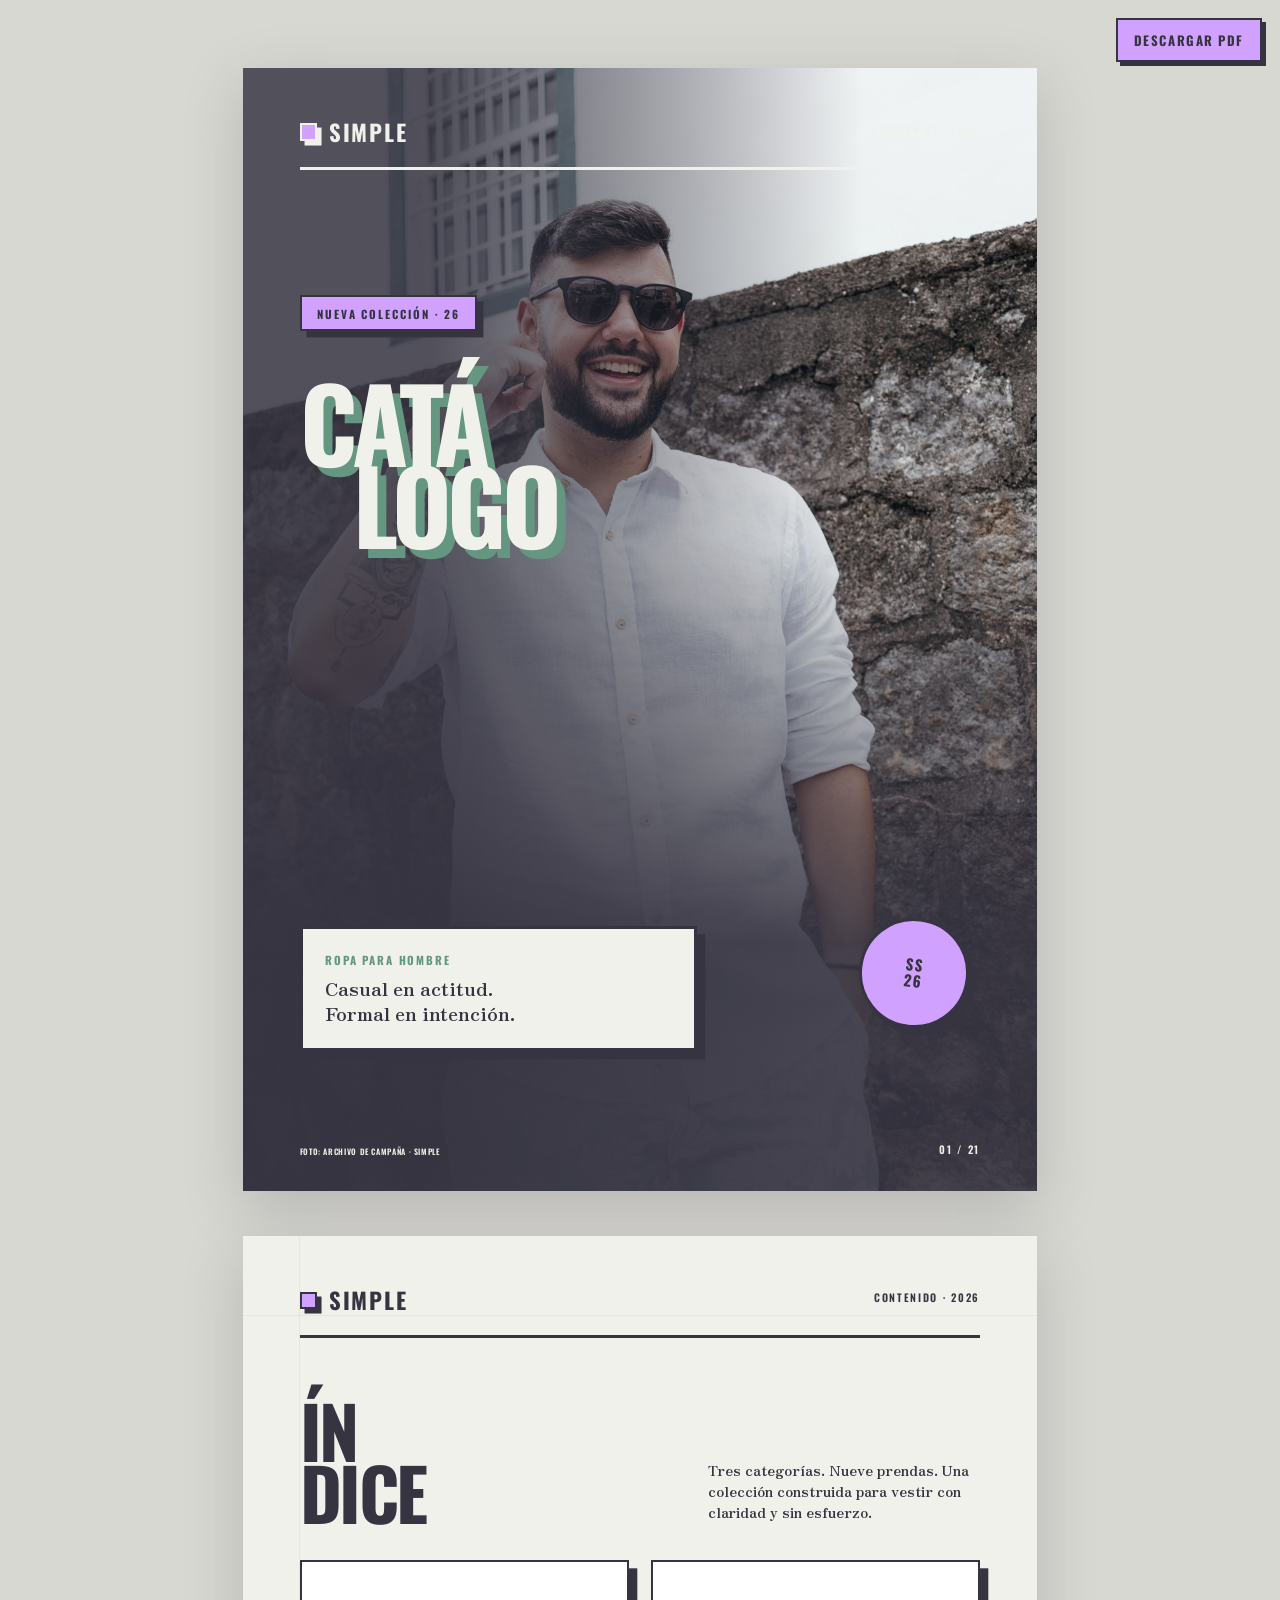
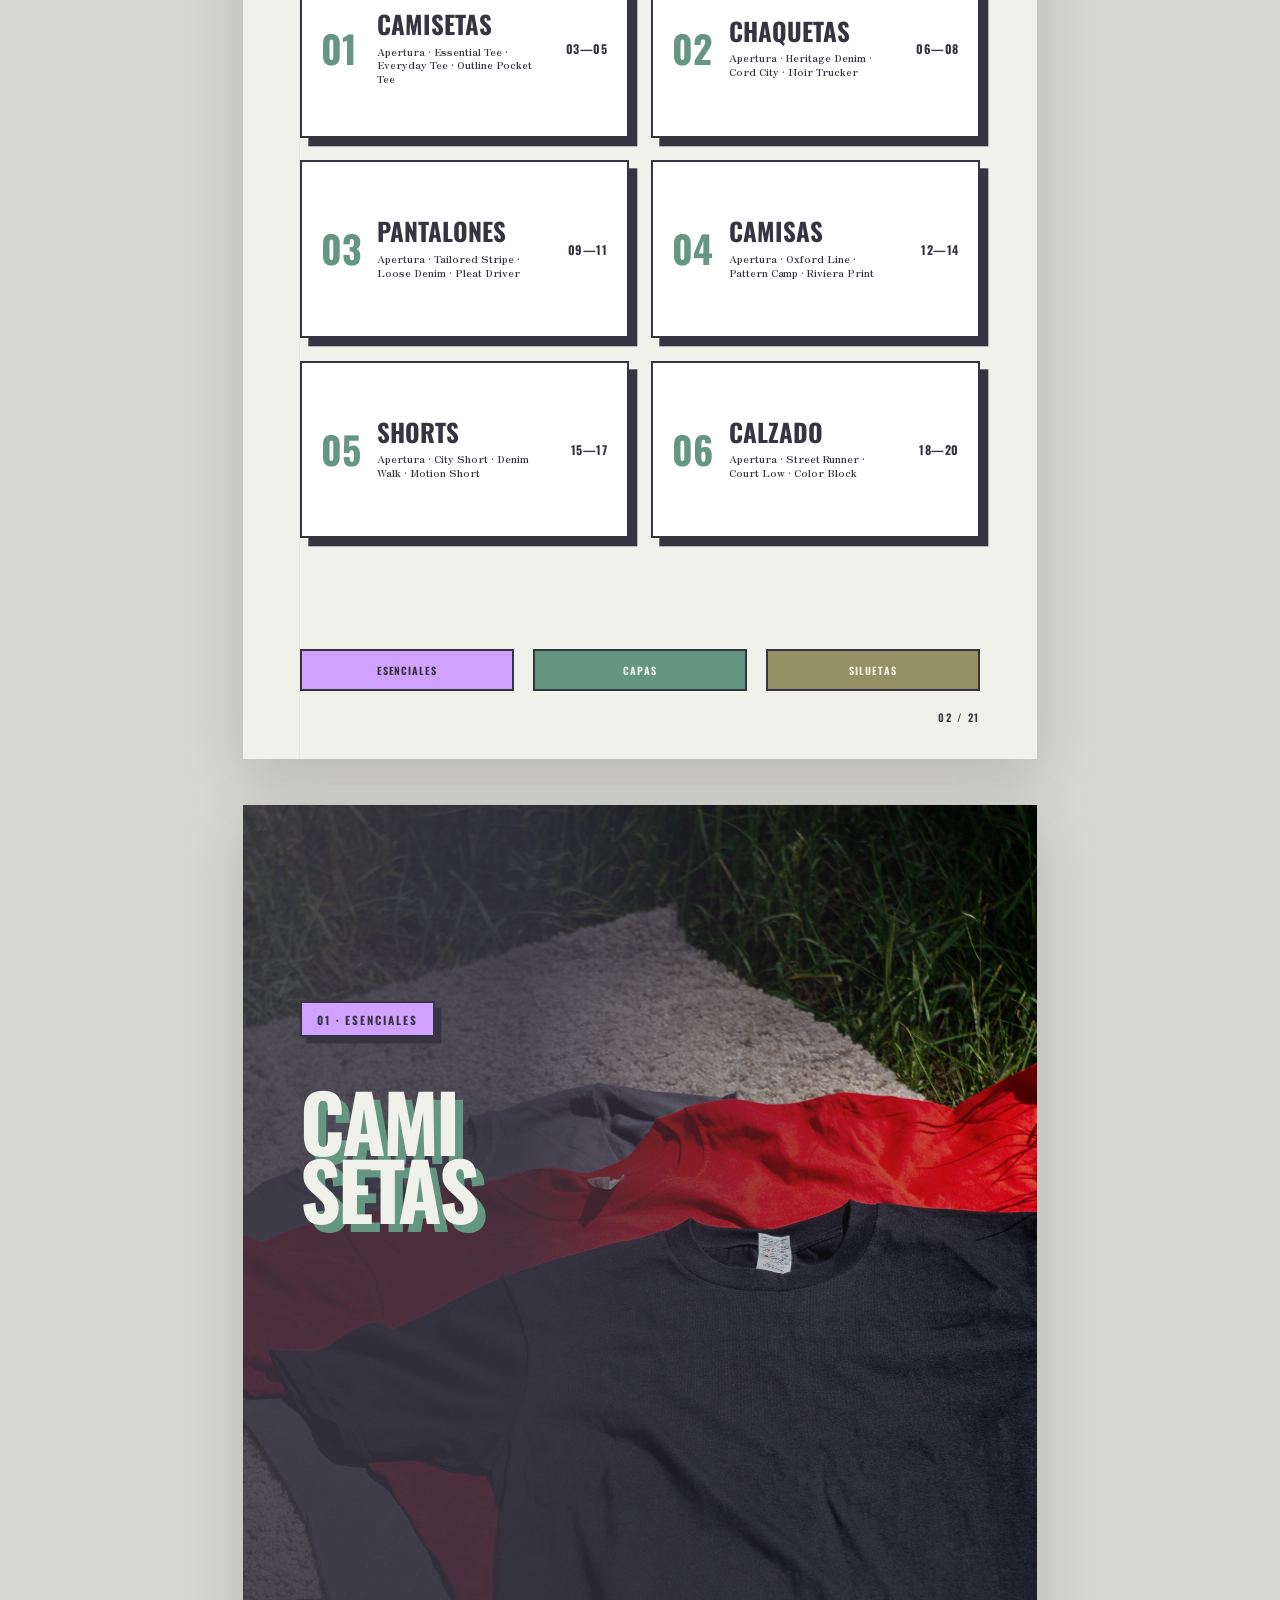
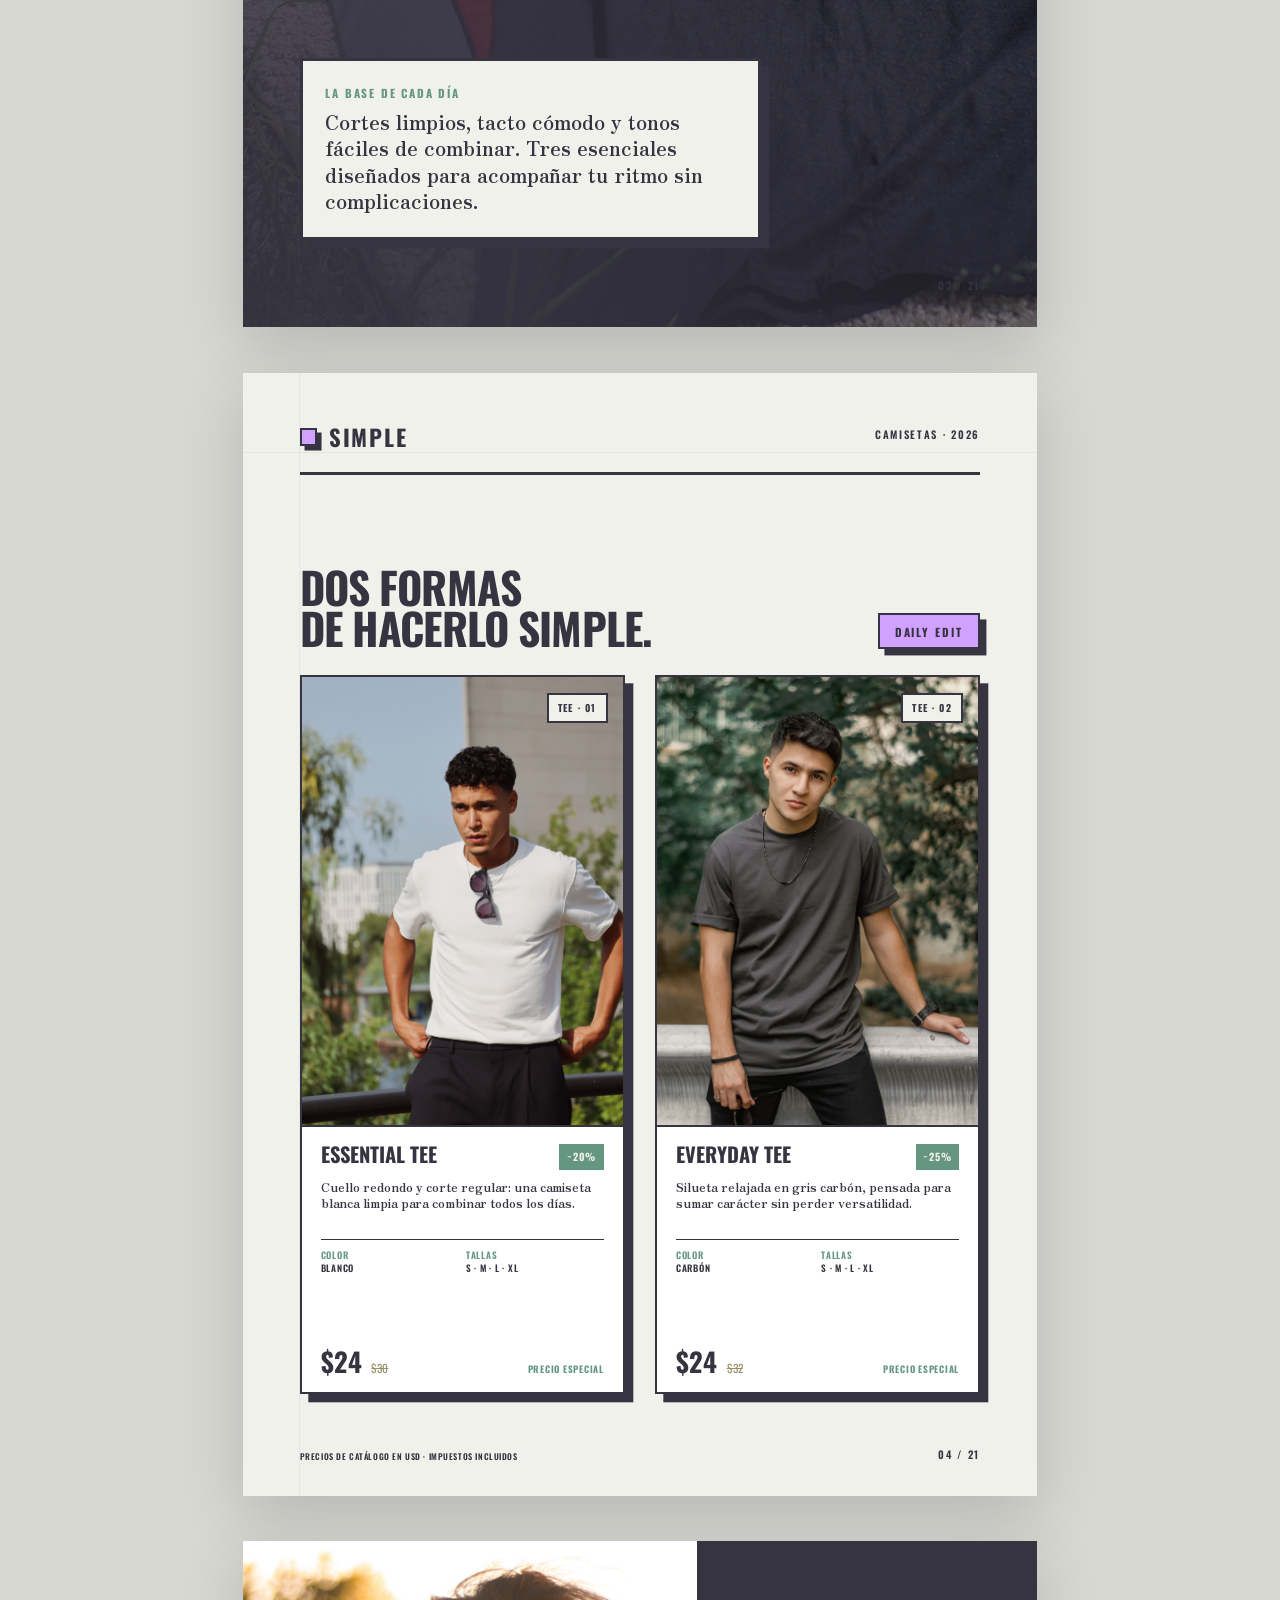
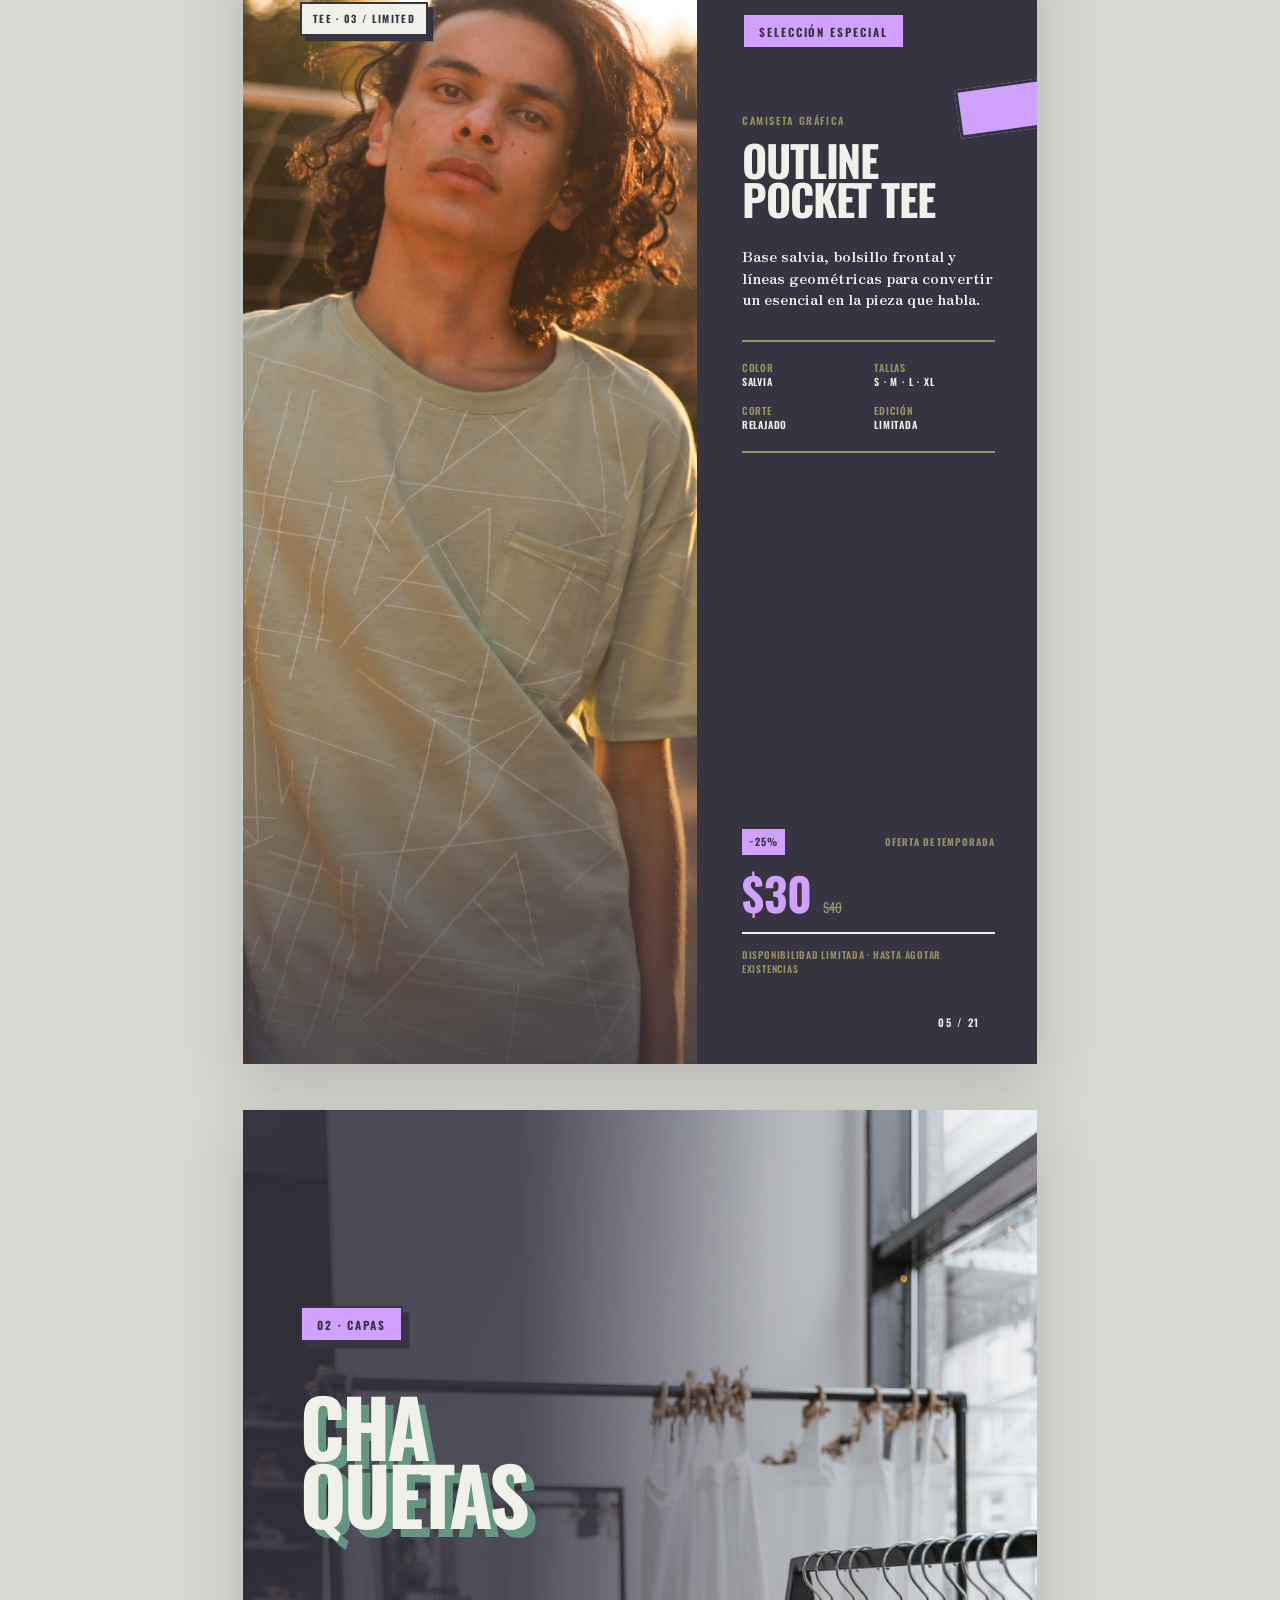
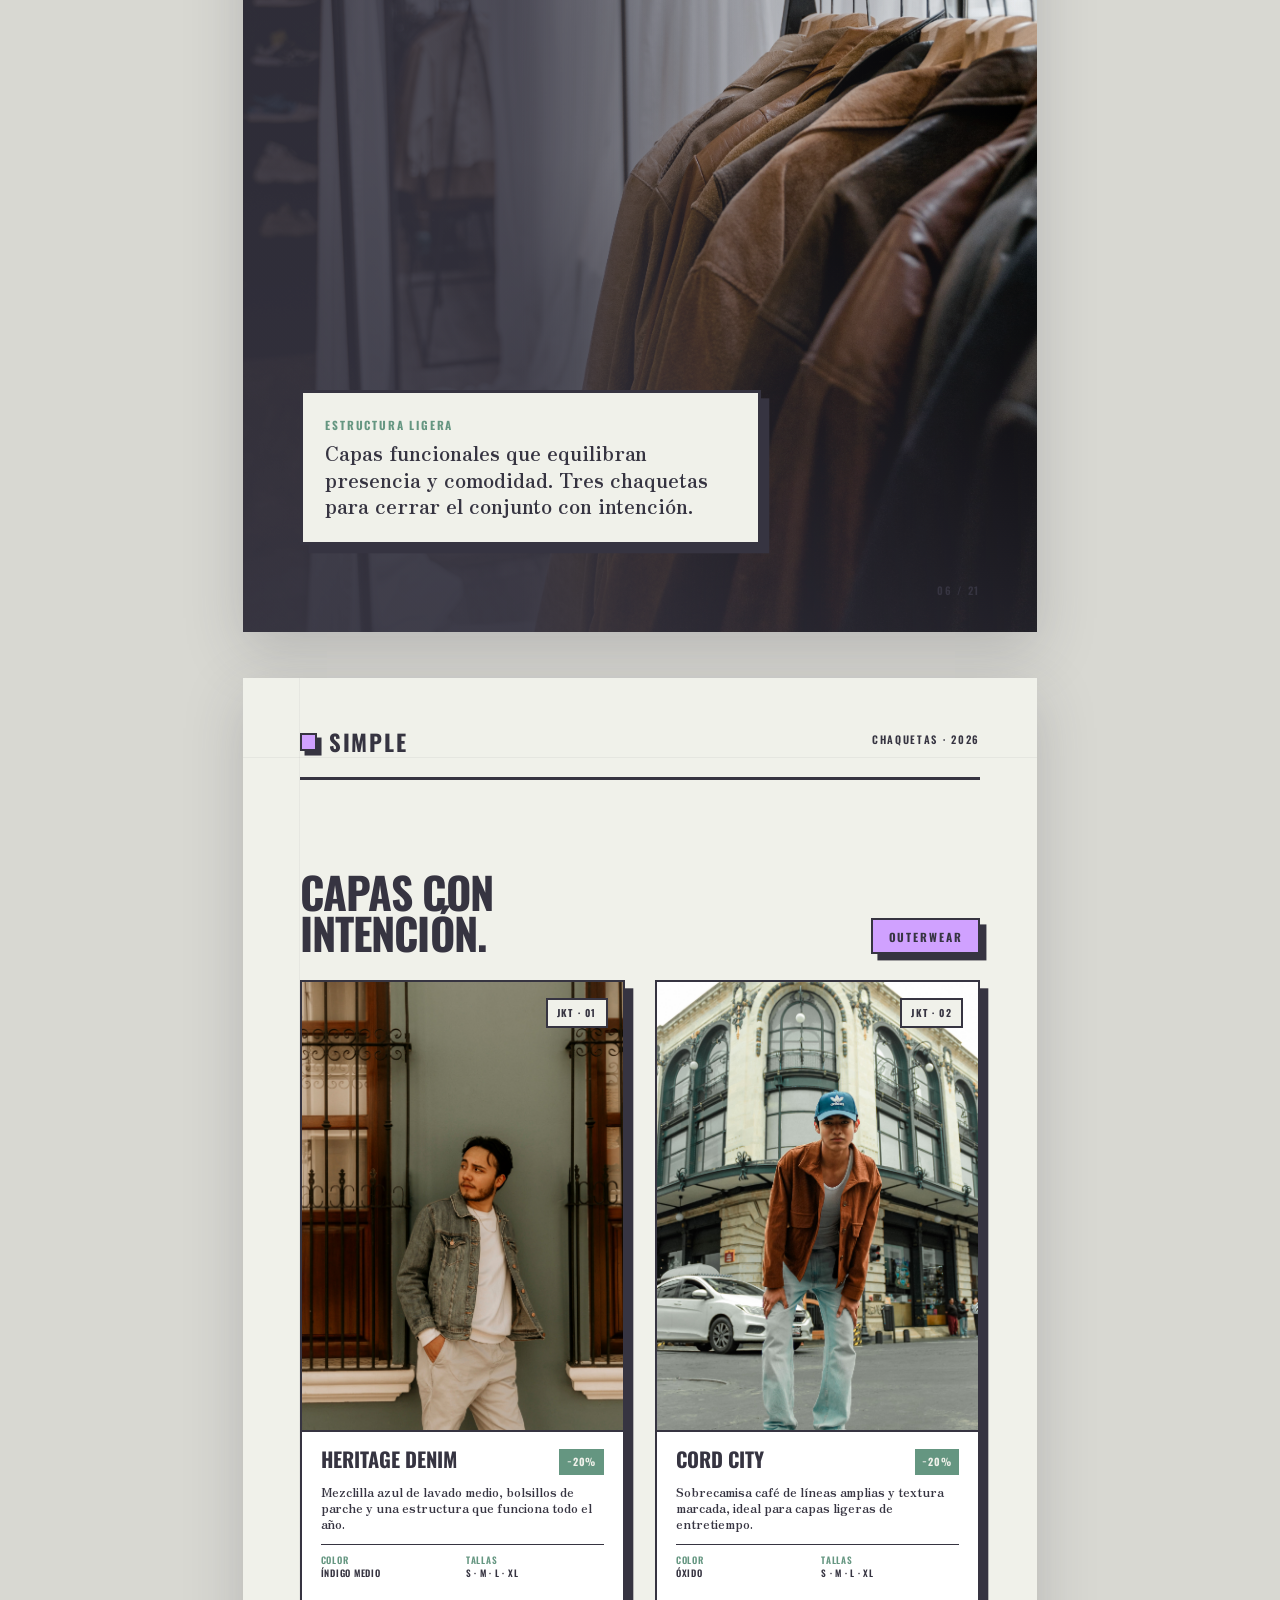
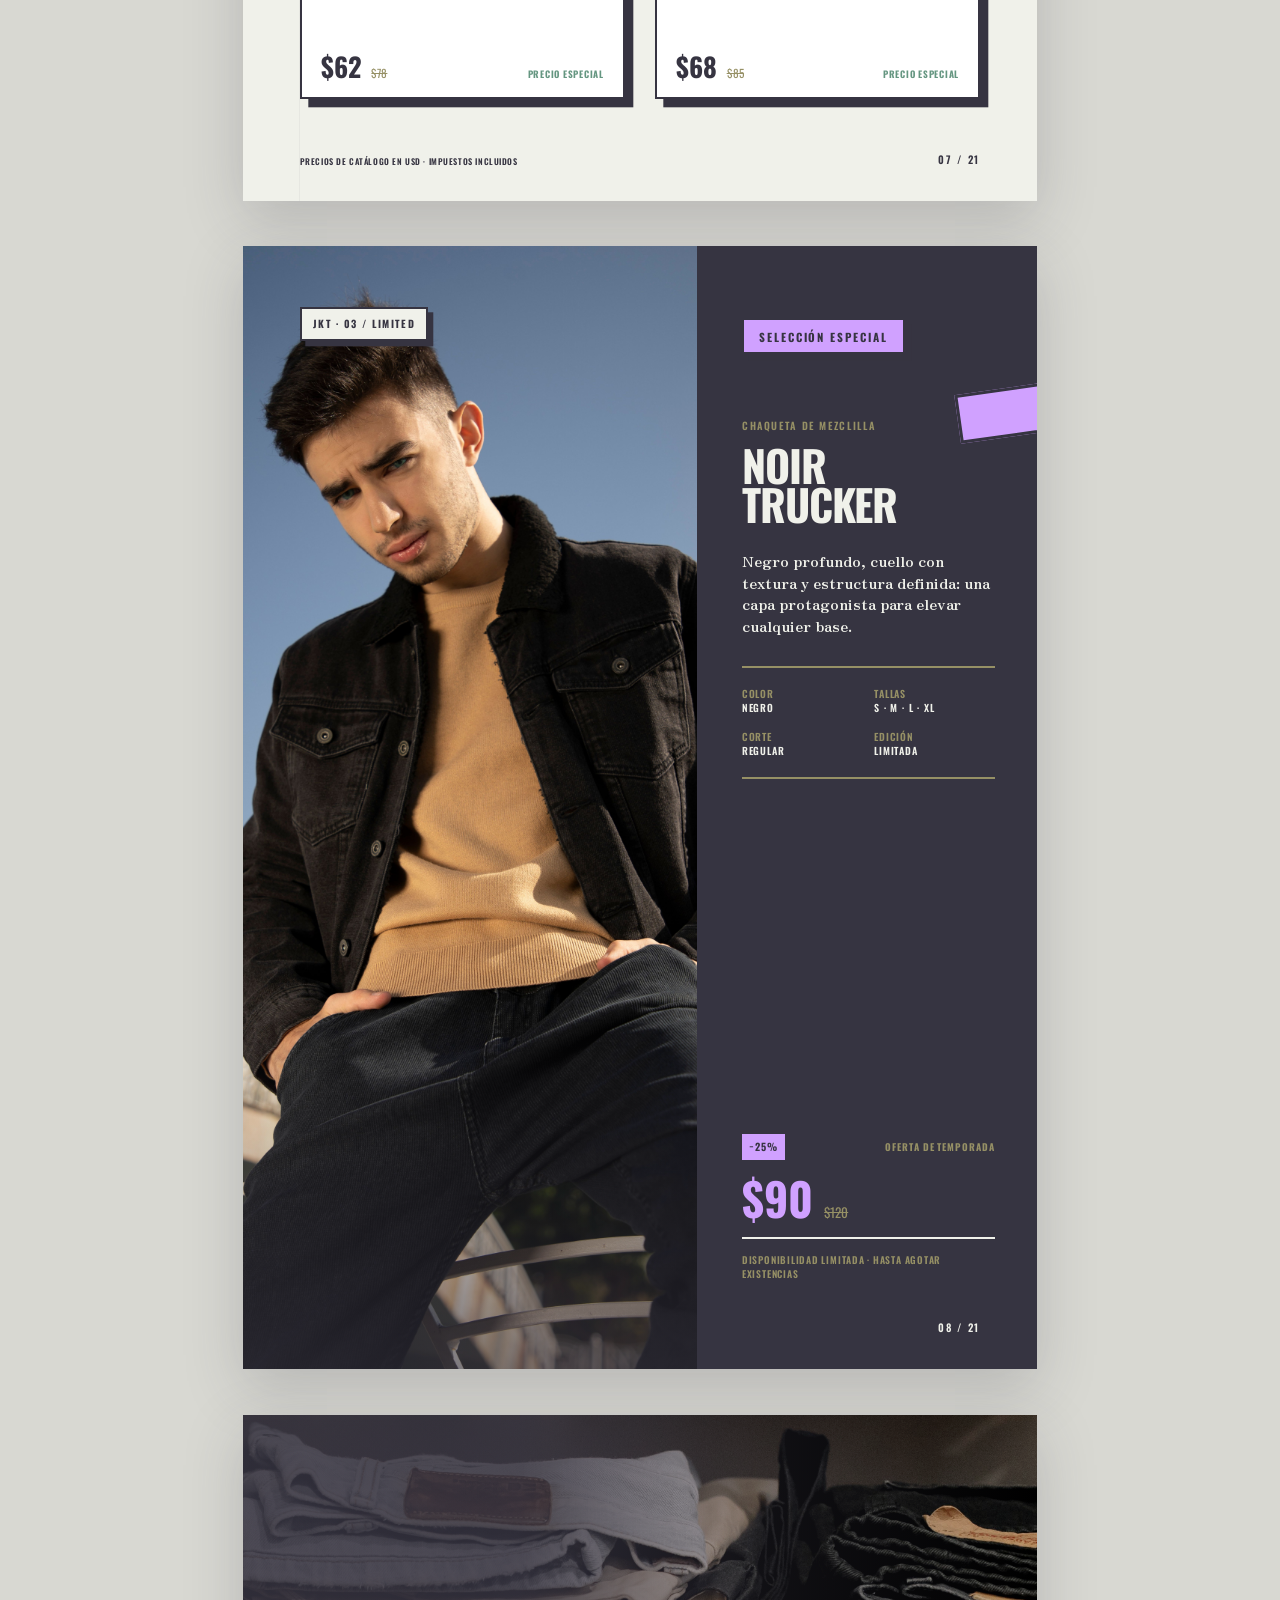
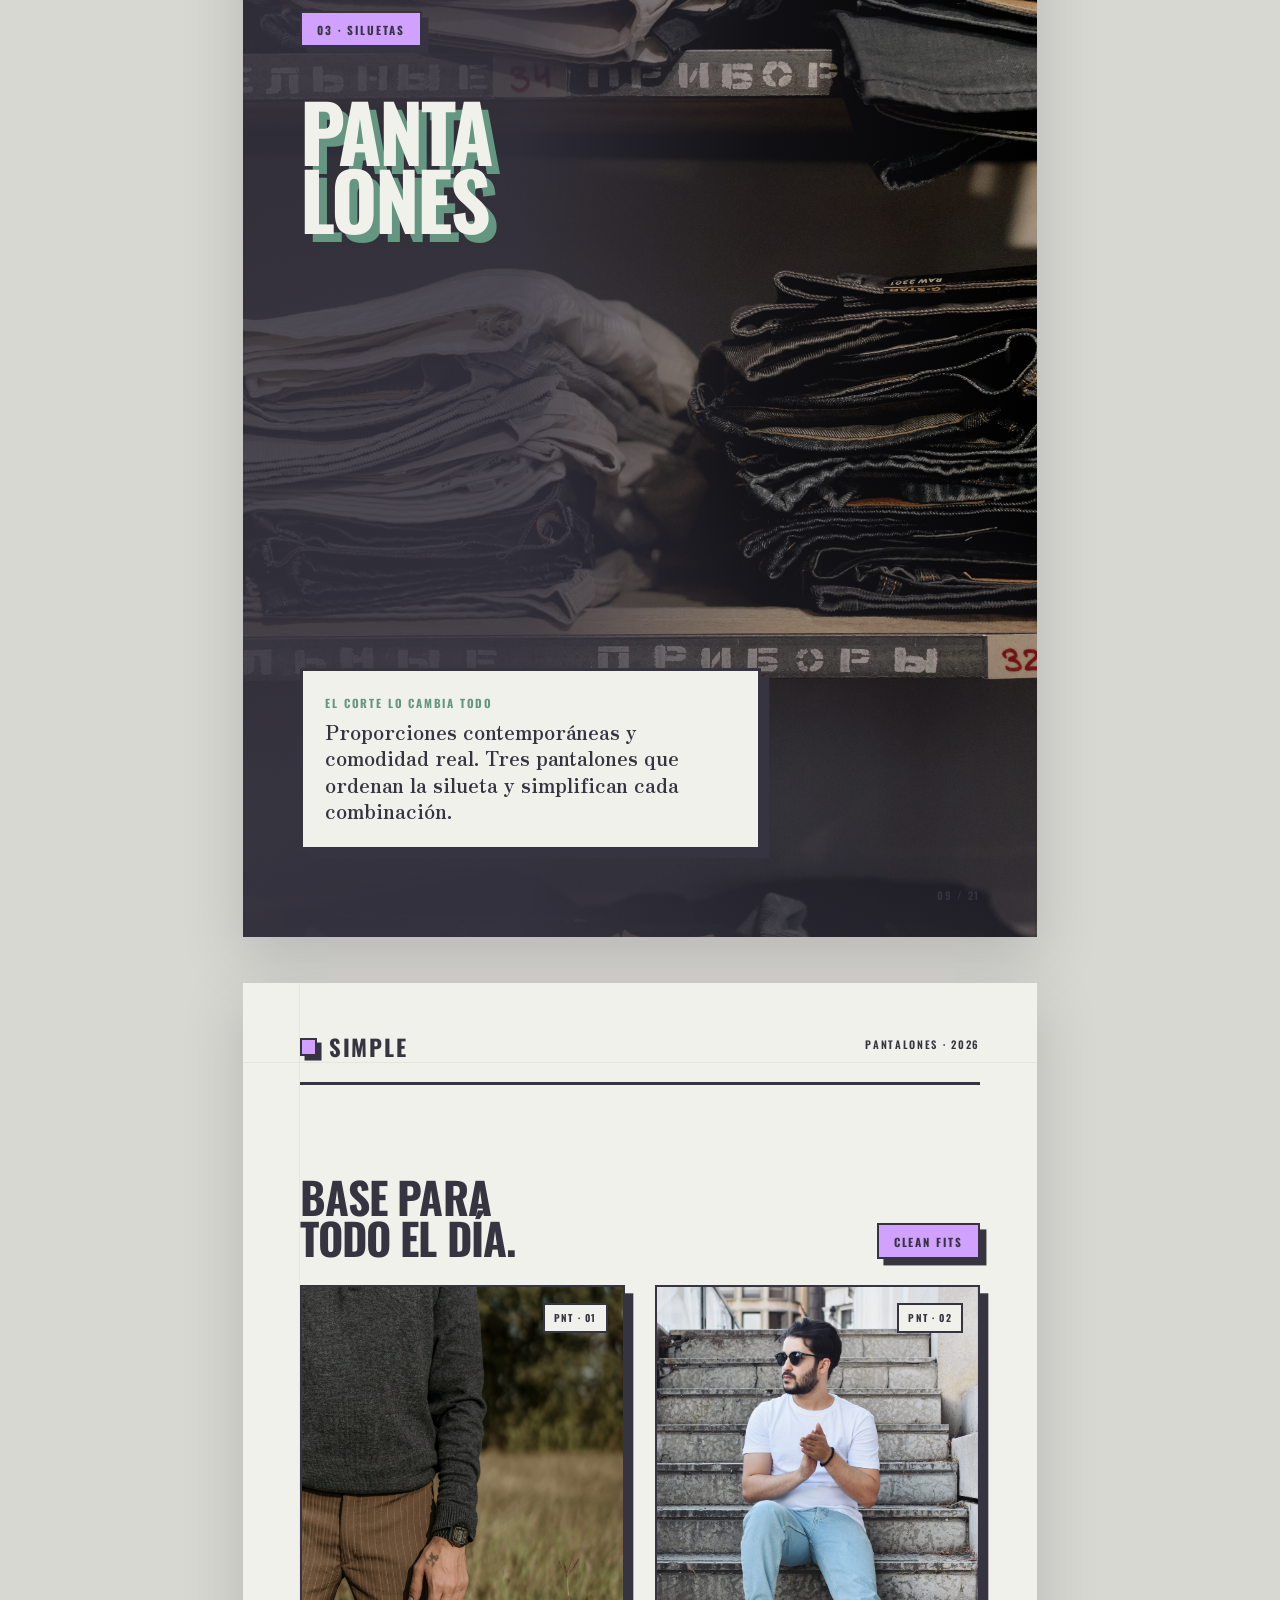
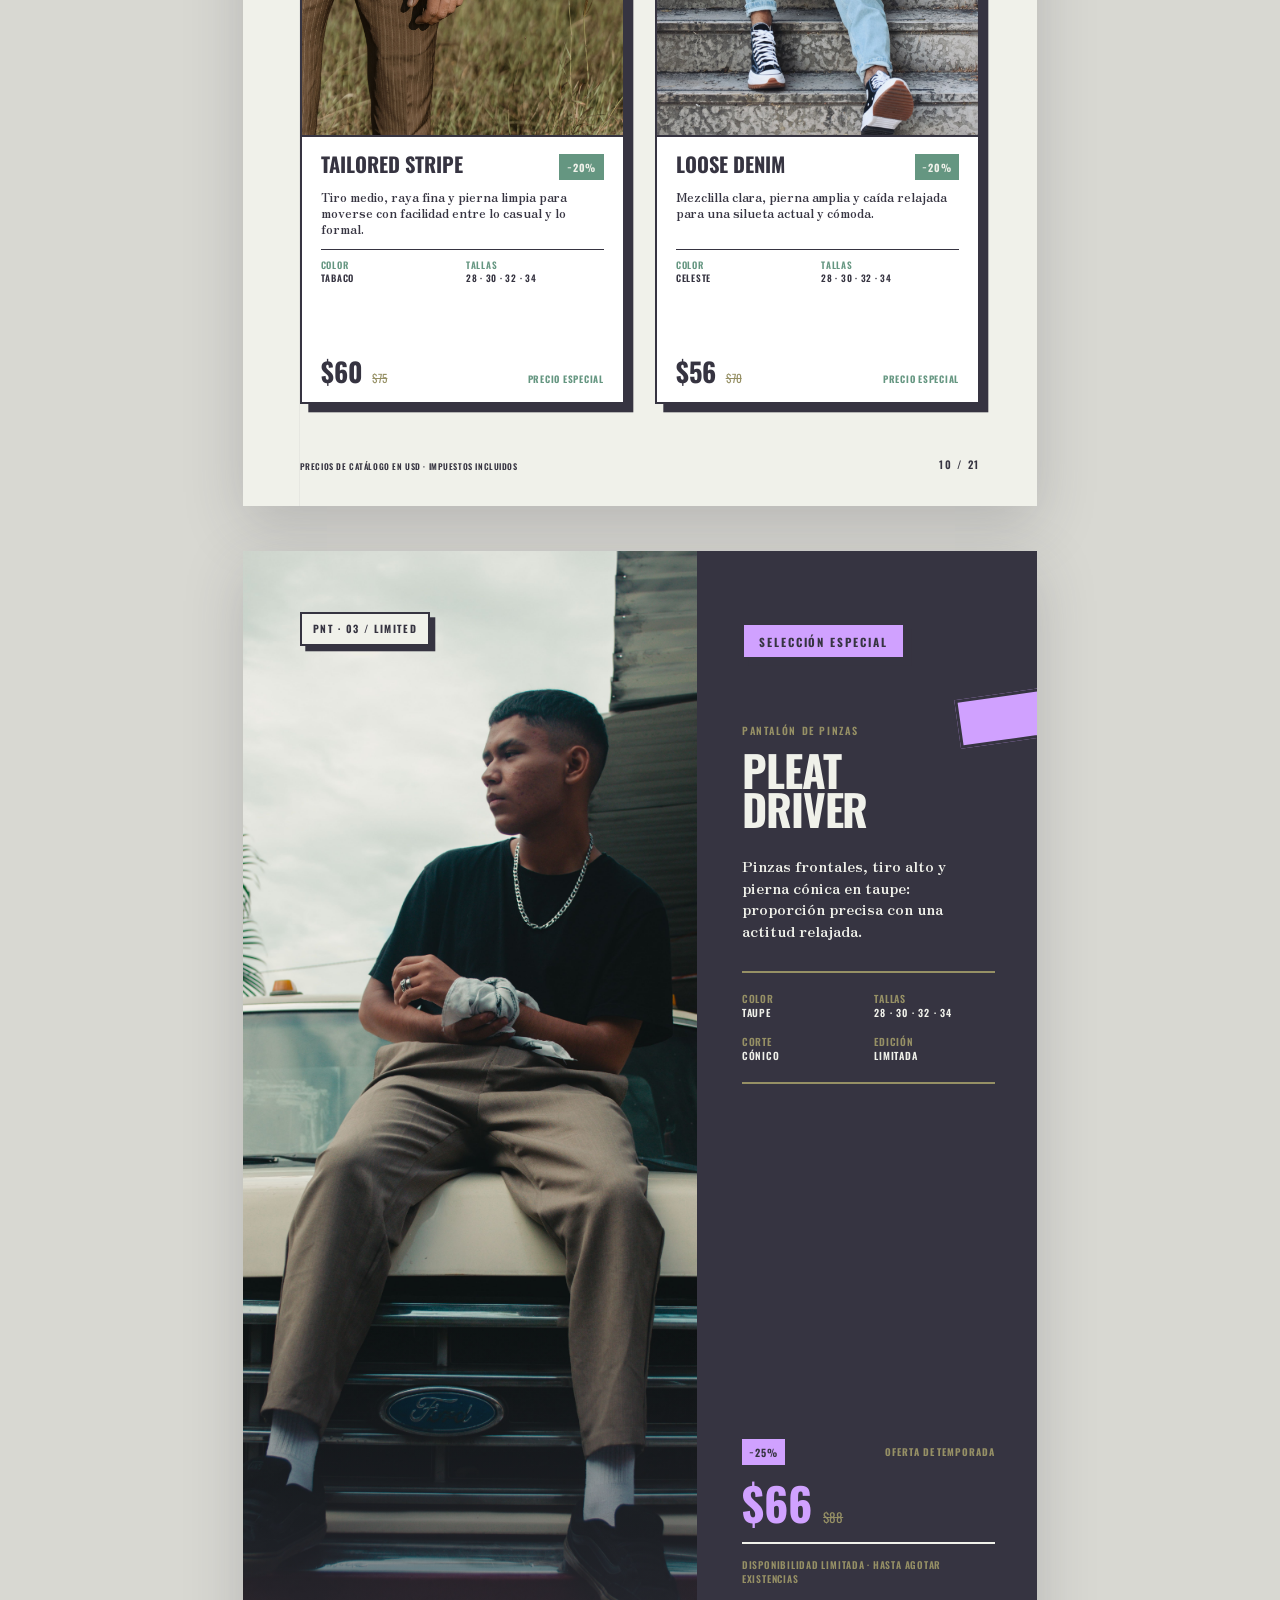
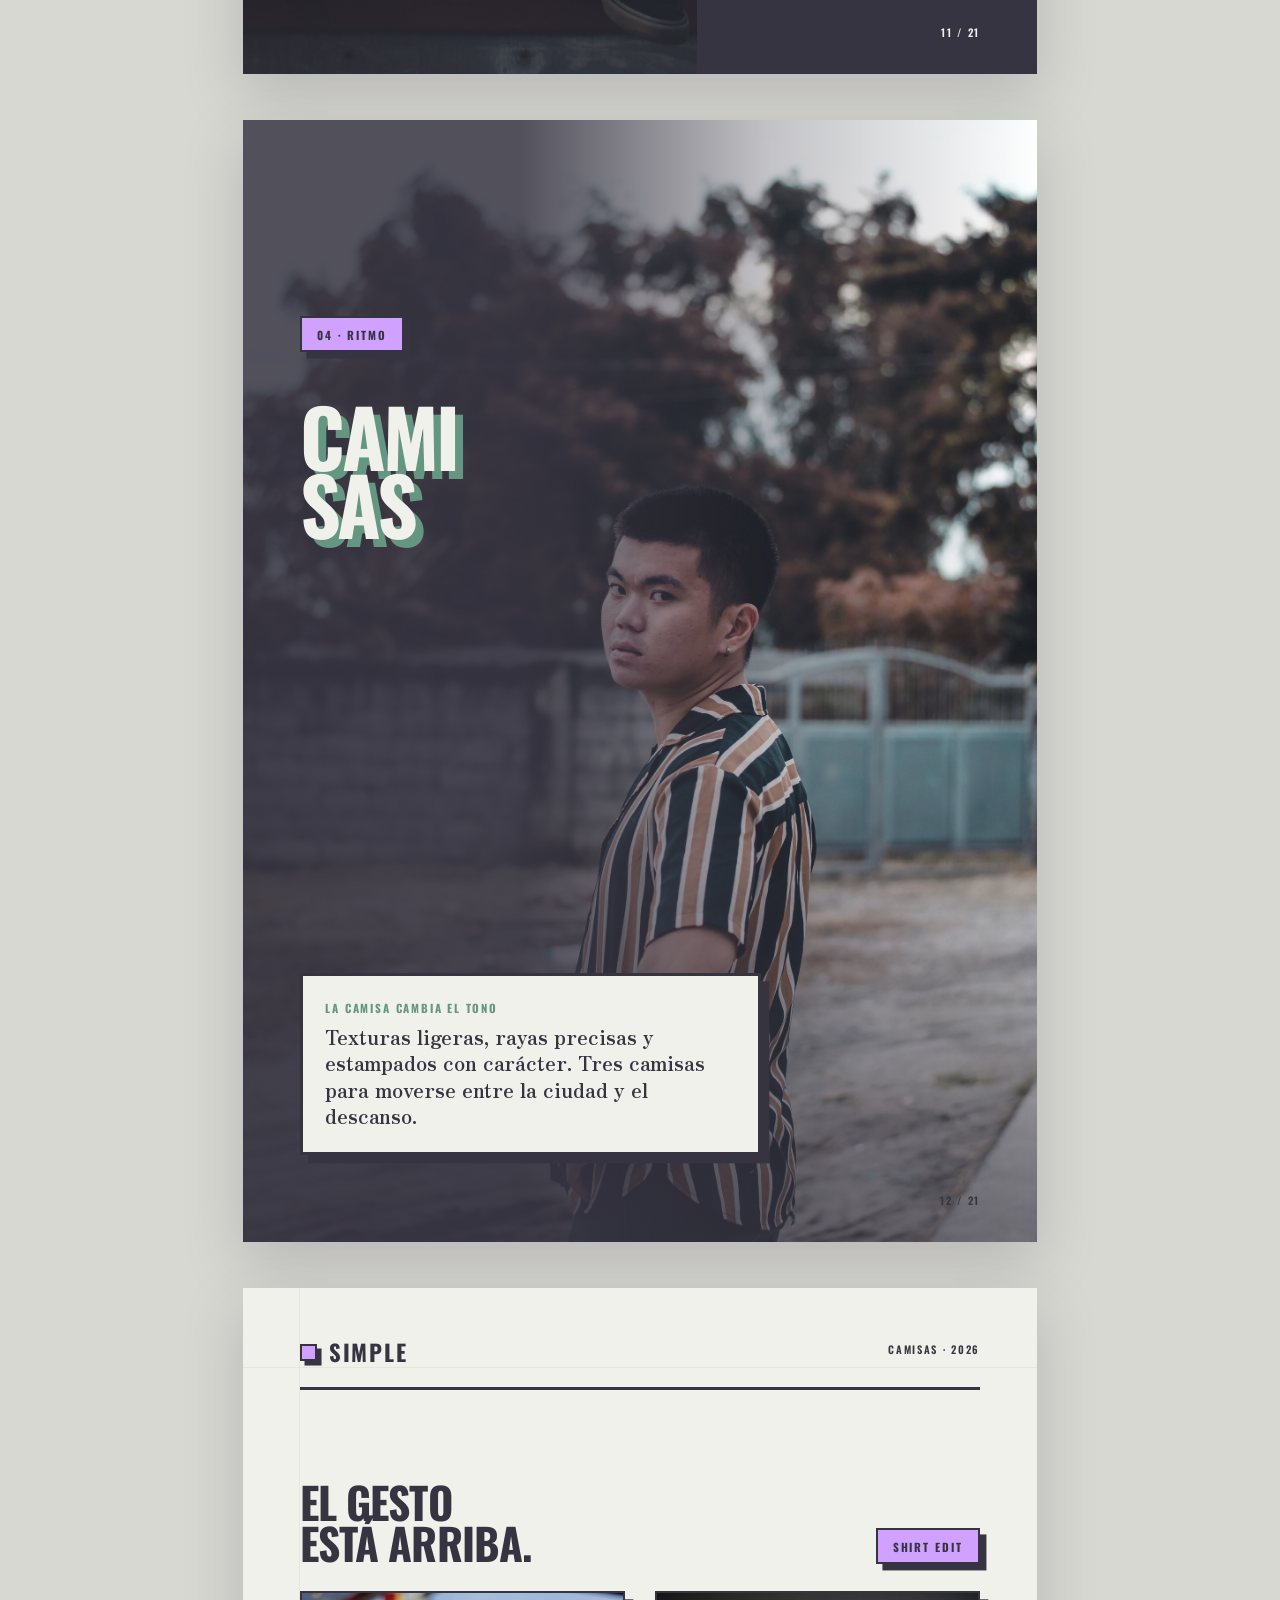
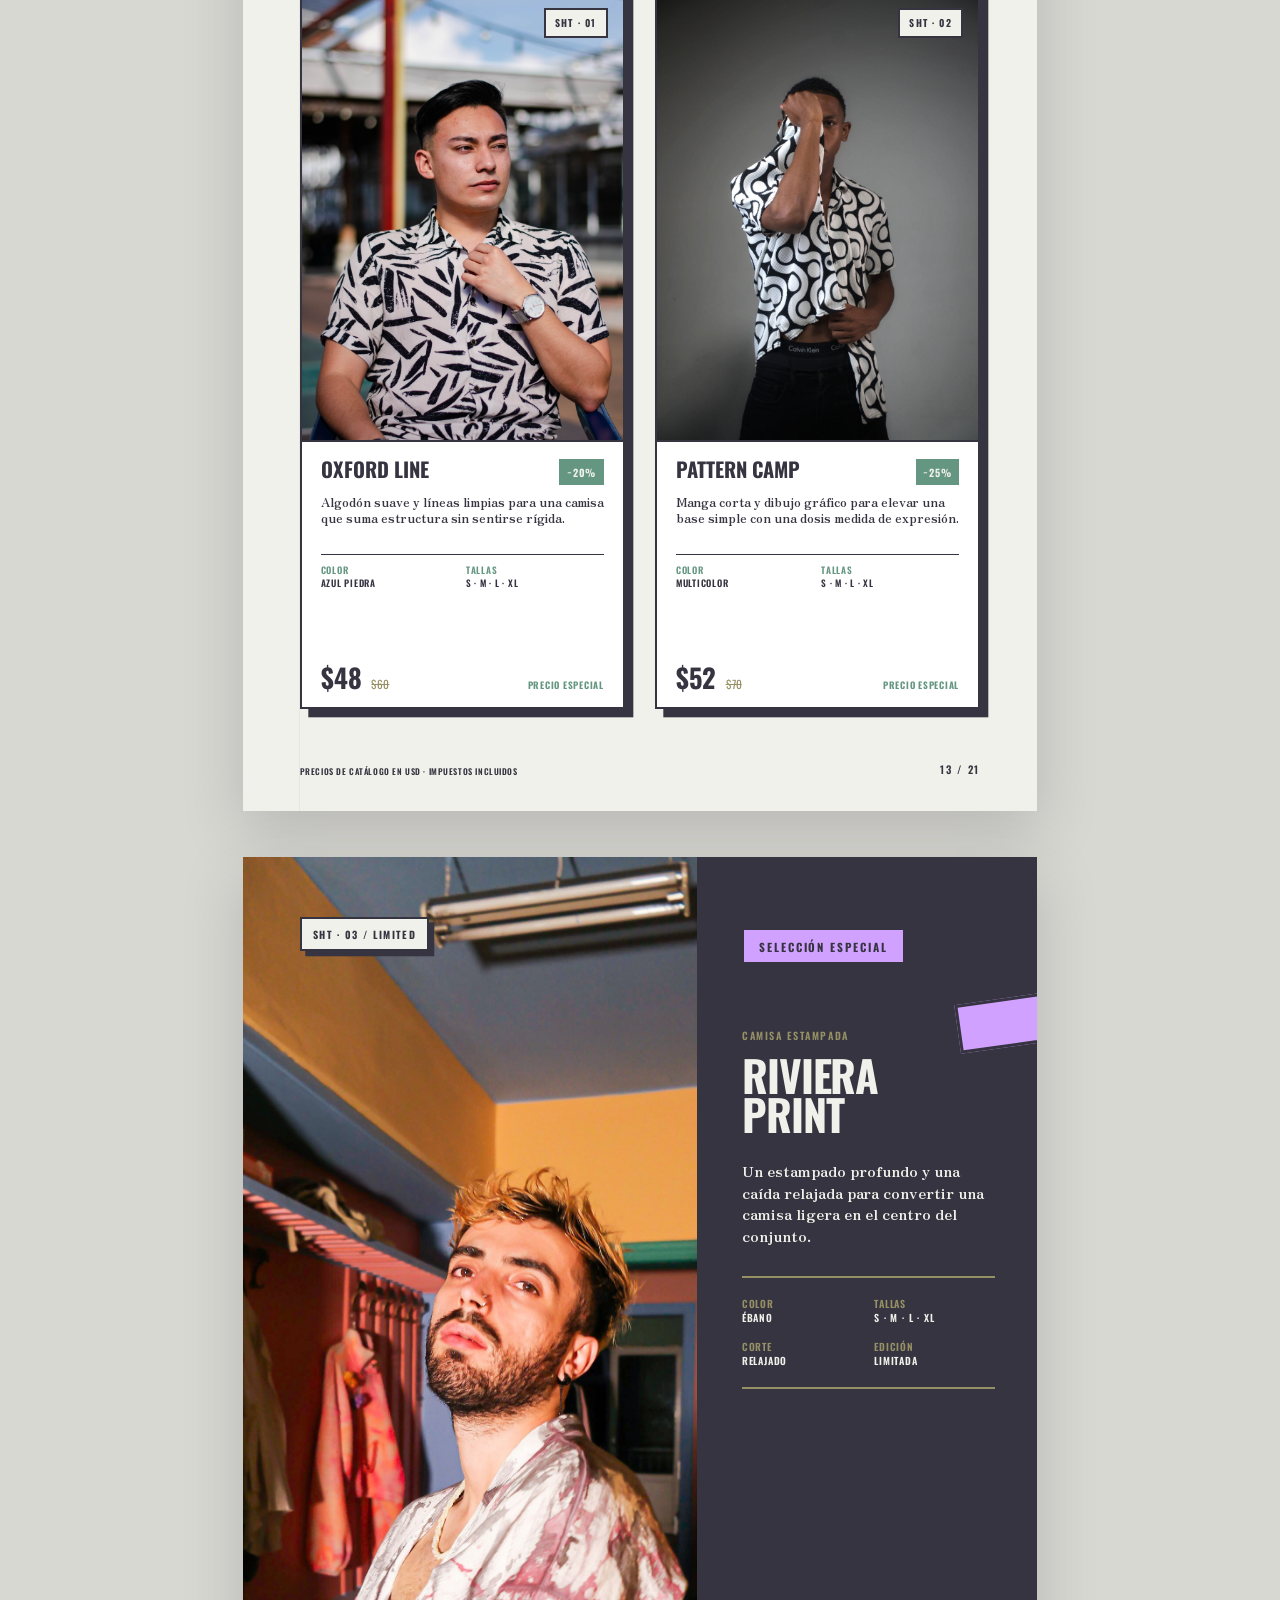
==== catalogo/catalogo-simple-11-paginas.html @ c54e619d "feat: inicializar catálogo de marca Simple y presentación web interactiva - Añadir presentación web " ====
<!doctype html>
<html lang="es">
<head>
  <meta charset="utf-8">
  <meta name="viewport" content="width=device-width, initial-scale=1">
  <meta name="description" content="Catálogo editorial A4 de Simple: camisetas, chaquetas y pantalones.">
  <title>Simple — Catálogo 2026 · 21 páginas</title>
  <style>
    @font-face{font-family:"Oswald";font-style:normal;font-weight:400;font-display:block;src:url("fonts/Oswald-Regular.ttf") format("truetype")}
    @font-face{font-family:"Oswald";font-style:normal;font-weight:600;font-display:block;src:url("fonts/Oswald-SemiBold.ttf") format("truetype")}
    @font-face{font-family:"Oswald";font-style:normal;font-weight:700;font-display:block;src:url("fonts/Oswald-Bold.ttf") format("truetype")}
    @font-face{font-family:"Zen Antique Soft";font-style:normal;font-weight:400;font-display:block;src:url("fonts/ZenAntiqueSoft-Regular.ttf") format("truetype")}
    :root{--base:#f0f1ea;--olive:#969065;--green:#659681;--lilac:#d0a1ff;--ink:#363441;--paper:#fff;--line:.75mm solid var(--ink);--shadow:2.2mm 2.2mm 0 var(--ink);--sans:"Oswald","Arial Narrow",sans-serif;--serif:"Zen Antique Soft",Georgia,serif}
    *,*::before,*::after{box-sizing:border-box}html,body{margin:0}html{background:#d8d8d2}body{padding:18mm 0;color:var(--ink);background:#d8d8d2;font-family:var(--serif);font-synthesis:none}h1,h2,h3,p,figure,dl,dd{margin:0}img{max-width:100%}
    .print-action{position:fixed;z-index:50;top:18px;right:18px;min-height:44px;padding:10px 16px;border:2px solid var(--ink);border-radius:0;box-shadow:4px 4px 0 var(--ink);color:var(--ink);background:var(--lilac);font:700 13px var(--sans);letter-spacing:.12em;text-transform:uppercase;cursor:pointer}
    .catalog{display:grid;gap:12mm;justify-content:center}.page{position:relative;isolation:isolate;width:210mm;height:297mm;overflow:hidden;background:var(--base);box-shadow:0 18px 55px #36344135;break-after:page;page-break-after:always;print-color-adjust:exact;-webkit-print-color-adjust:exact}.page:last-child{break-after:auto;page-break-after:auto}
    .grain{position:absolute;z-index:-1;inset:0;pointer-events:none;background:linear-gradient(90deg,transparent 14.8mm,#36344112 15mm,transparent 15.2mm),linear-gradient(180deg,transparent 20.8mm,#36344112 21mm,transparent 21.2mm)}
    .mast{position:absolute;z-index:8;top:14mm;right:15mm;left:15mm;height:13mm;display:flex;align-items:flex-start;justify-content:space-between;border-bottom:1mm solid currentColor;font-family:var(--sans);text-transform:uppercase}.logo{display:flex;align-items:center;gap:3mm;font-size:6mm;font-weight:700;line-height:1;letter-spacing:.08em}.mark{width:4.7mm;height:4.7mm;border:.7mm solid currentColor;background:var(--lilac);box-shadow:1.2mm 1.2mm 0 currentColor}.meta{font-size:2.8mm;font-weight:600;letter-spacing:.16em}.folio{position:absolute;z-index:10;right:15mm;bottom:9mm;font:600 2.8mm var(--sans);letter-spacing:.16em}.label{display:inline-block;padding:2.1mm 4mm 1.8mm;border:.7mm solid var(--ink);box-shadow:1.7mm 1.7mm 0 var(--ink);color:var(--ink);background:var(--lilac);font:700 3mm var(--sans);letter-spacing:.17em;text-transform:uppercase}.serif{font:400 5.2mm/1.35 var(--serif)}
    .cover-photo{position:absolute;inset:0}.cover-photo img{display:block;width:100%;height:100%;object-fit:cover;object-position:53% 50%;filter:saturate(.78) contrast(1.04)}.cover-photo::after{content:"";position:absolute;inset:0;background:linear-gradient(90deg,#363441d9 0 24%,#3634415c 56%,transparent 78%),linear-gradient(0deg,#363441e8 0 22%,transparent 58%)}.cover .mast{color:var(--base)}.cover-content{position:absolute;z-index:3;top:60mm;left:15mm;width:120mm;color:var(--base)}.cover-content .label{margin-bottom:13mm}.cover-title{font:700 27mm/.81 var(--sans);letter-spacing:-.045em;text-transform:uppercase;text-shadow:2.4mm 2.4mm 0 var(--green)}.cover-title span{display:block}.cover-title span:last-child{margin-left:14mm}.cover-copy{position:absolute;z-index:4;bottom:37mm;left:15mm;width:105mm;padding:6mm;border:.8mm solid var(--ink);box-shadow:var(--shadow);color:var(--ink);background:var(--base)}.cover-copy b{display:block;margin-bottom:2mm;color:var(--green);font:700 3mm var(--sans);letter-spacing:.16em;text-transform:uppercase}.cover-copy p{font-size:5mm;line-height:1.3}.cover-edition{position:absolute;z-index:4;right:18mm;bottom:43mm;display:grid;place-items:center;width:29mm;height:29mm;border:.8mm solid var(--ink);border-radius:50%;background:var(--lilac);box-shadow:1.8mm 1.8mm 0 var(--ink);font:700 4mm/1.05 var(--sans);letter-spacing:.08em;text-align:center;text-transform:uppercase;transform:rotate(7deg)}.photo-credit{position:absolute;z-index:5;bottom:9mm;left:15mm;color:var(--base);font:600 2.1mm var(--sans);letter-spacing:.08em;text-transform:uppercase}.photo-credit a{color:inherit;text-decoration:none}.cover .folio{color:var(--base)}
    .index-page{padding:43mm 15mm 18mm}.index-head{display:flex;align-items:flex-end;justify-content:space-between;margin-bottom:10mm}.index-title{font:700 19mm/.86 var(--sans);letter-spacing:-.035em;text-transform:uppercase}.index-intro{width:72mm;font-size:3.8mm;line-height:1.45}.toc-list{display:grid;grid-template-columns:1fr 1fr;gap:6mm}.toc-item{display:grid;grid-template-columns:15mm 1fr 17mm;align-items:center;min-height:47mm;padding:5mm;border:var(--line);box-shadow:var(--shadow);background:var(--paper)}.toc-number{color:var(--green);font:700 10mm/1 var(--sans)}.toc-item h2{font:700 6.6mm/1 var(--sans);text-transform:uppercase}.toc-item p{margin-top:2mm;font-size:2.7mm;line-height:1.35}.toc-pages{justify-self:end;font:700 3.2mm var(--sans);letter-spacing:.05em}.index-key{position:absolute;right:15mm;bottom:18mm;left:15mm;display:grid;grid-template-columns:repeat(3,1fr);gap:5mm}.index-key span{padding:3mm;border:.55mm solid var(--ink);font:700 2.7mm var(--sans);letter-spacing:.09em;text-align:center;text-transform:uppercase}.index-key span:nth-child(1){background:var(--lilac)}.index-key span:nth-child(2){background:var(--green);color:var(--base)}.index-key span:nth-child(3){background:var(--olive);color:var(--base)}
    .section-photo{position:absolute;inset:0}.section-photo img{display:block;width:100%;height:100%;object-fit:cover;filter:saturate(.78) contrast(1.04)}.section-photo::after{content:"";position:absolute;inset:0;background:linear-gradient(90deg,#363441db 0 35%,#3634414d 66%,transparent),linear-gradient(0deg,#3634419e,transparent 42%)}.section-content{position:absolute;z-index:3;top:52mm;left:15mm;width:110mm;color:var(--base)}.section-content .label{margin-bottom:13mm}.section-title{font:700 21mm/.86 var(--sans);letter-spacing:-.035em;text-transform:uppercase;text-shadow:2.1mm 2.1mm 0 var(--green)}.section-copy{position:absolute;z-index:4;bottom:23mm;left:15mm;width:122mm;padding:6mm;border:.8mm solid var(--ink);box-shadow:var(--shadow);color:var(--ink);background:var(--base)}.section-copy b{display:block;margin-bottom:2mm;color:var(--green);font:700 3mm var(--sans);letter-spacing:.16em;text-transform:uppercase}
    .duo{padding:43mm 15mm 18mm}.duo-head{height:30mm;display:flex;align-items:flex-end;justify-content:space-between;margin-bottom:7mm}.duo-head h2{font:700 11.5mm/.94 var(--sans);letter-spacing:-.02em;text-transform:uppercase}.duo-grid{display:grid;grid-template-columns:1fr 1fr;gap:8mm;height:190mm}.card{position:relative;display:grid;grid-template-rows:119mm 1fr;overflow:hidden;border:var(--line);box-shadow:var(--shadow);background:var(--paper)}.card figure{overflow:hidden;border-bottom:var(--line);background:var(--olive)}.card:nth-child(2) figure{background:var(--green)}.card img{display:block;width:100%;height:100%;object-fit:cover}.tee-01 img{object-position:54% 30%}.tee-02 img{object-position:50% 31%}.jkt-01 img{object-position:50% 50%}.jkt-02 img{object-position:50% 58%}.pnt-01 img{object-position:39% 58%}.pnt-02 img{object-position:50% 60%}.code{position:absolute;z-index:2;top:4mm;right:4mm;padding:1.5mm 2.4mm;border:.55mm solid var(--ink);background:var(--base);font:700 2.6mm var(--sans);letter-spacing:.12em}.card-copy{display:flex;flex-direction:column;min-height:0;padding:4.5mm 5mm 4mm}.product-top{display:flex;align-items:flex-start;justify-content:space-between;gap:3mm}.card h3{max-width:50mm;font:700 5.4mm/1.05 var(--sans);text-transform:uppercase}.discount{flex:none;padding:1.4mm 2mm;color:var(--base);background:var(--green);font:700 2.7mm var(--sans);letter-spacing:.08em}.description{min-height:13mm;margin-top:2.4mm;font-size:3.25mm;line-height:1.32}.product-meta{display:grid;grid-template-columns:1fr 1fr;gap:2mm;margin-top:3mm;padding-top:2.4mm;border-top:.45mm solid var(--ink);font:600 2.45mm/1.35 var(--sans);letter-spacing:.08em;text-transform:uppercase}.product-meta dt{color:var(--green)}.price-row{display:flex;align-items:baseline;gap:2.6mm;margin-top:auto;padding-top:2.2mm;font-family:var(--sans)}.price{font-size:7mm;font-weight:700;line-height:1}.was{color:var(--olive);font-size:3mm;text-decoration:line-through}.promo-note{margin-left:auto;color:var(--green);font:700 2.45mm var(--sans);letter-spacing:.08em;text-transform:uppercase}
    .special{display:grid;grid-template-columns:121mm 89mm;background:var(--ink)}.special-photo{position:relative;height:100%;overflow:hidden;border-right:1mm solid var(--ink);background:var(--green)}.special-photo img{display:block;width:100%;height:100%;object-fit:cover}.special-tee .special-photo img{object-position:48% 50%}.special-jacket .special-photo img{object-position:50% 50%}.special-pants .special-photo img{object-position:53% 50%}.special-photo::after{content:"";position:absolute;inset:auto 0 0;height:32%;background:linear-gradient(transparent,#363441a3)}.photo-code{position:absolute;z-index:2;top:16mm;left:15mm;padding:2mm 3mm;border:.7mm solid var(--ink);box-shadow:1.4mm 1.4mm 0 var(--ink);background:var(--base);font:700 2.7mm var(--sans);letter-spacing:.13em;text-transform:uppercase}.special-panel{position:relative;min-width:0;padding:19mm 11mm 17mm;color:var(--base);background:var(--ink)}.special-panel::before{content:"";position:absolute;top:37mm;right:-13mm;width:34mm;height:13mm;border:.8mm solid var(--ink);background:var(--lilac);transform:rotate(-8deg)}.special-panel .label{position:relative;z-index:2;margin-bottom:17mm}.special-eyebrow{color:var(--olive);font:600 2.7mm var(--sans);letter-spacing:.16em;text-transform:uppercase}.special-panel h2{margin-top:3mm;font:700 11.4mm/.92 var(--sans);letter-spacing:-.025em;text-transform:uppercase}.special-panel .description{min-height:0;margin-top:7mm;font-size:4mm;line-height:1.42}.special-data{display:grid;grid-template-columns:1fr 1fr;gap:4mm 3mm;margin-top:8mm;padding:5mm 0;border-top:.55mm solid var(--olive);border-bottom:.55mm solid var(--olive);font:600 2.65mm/1.4 var(--sans);letter-spacing:.08em;text-transform:uppercase}.special-data dt{color:var(--olive)}.special-commerce{position:absolute;right:11mm;bottom:23mm;left:11mm}.special-offer{display:flex;align-items:center;justify-content:space-between;margin-bottom:4mm}.special-offer .discount{color:var(--ink);background:var(--lilac)}.special-offer span:last-child{color:var(--olive);font:700 2.55mm var(--sans);letter-spacing:.1em;text-transform:uppercase}.special-price{display:flex;align-items:baseline;gap:3mm;padding-bottom:4mm;border-bottom:.6mm solid var(--base);font-family:var(--sans)}.special-price .price{color:var(--lilac);font-size:12mm}.special-price .was{color:var(--olive);font-size:3.5mm}.special-note{margin-top:4mm;color:var(--olive);font:600 2.55mm/1.45 var(--sans);letter-spacing:.08em;text-transform:uppercase}.special .folio{color:var(--base)}.legal-note{position:absolute;z-index:5;bottom:9mm;left:15mm;font:600 2.2mm var(--sans);letter-spacing:.07em;text-transform:uppercase}
    @page{size:A4 portrait;margin:0}@media print{html,body{width:210mm;margin:0;padding:0;background:transparent}.catalog{display:block}.page{margin:0;box-shadow:none}.print-action{display:none!important}}
  </style>
  <link rel="stylesheet" href="catalog-responsive.css">
</head>
<body>
  <a class="print-action" href="catalogo-simple-21-paginas.pdf" download>Descargar PDF</a>
  <main class="catalog" aria-label="Catálogo Simple 2026 · 21 páginas">
    <section class="page cover" aria-labelledby="cover-title">
      <figure class="cover-photo"><img src="portada.jpg" alt="Hombre con camisa blanca y lentes oscuros frente a un muro de piedra"></figure>
      <header class="mast"><div class="logo"><span class="mark" aria-hidden="true"></span>Simple</div><span class="meta">Edición 01 · 2026</span></header>
      <div class="cover-content"><span class="label">Nueva colección · 26</span><h1 class="cover-title" id="cover-title"><span>Catá</span><span>logo</span></h1></div>
      <div class="cover-copy"><b>Ropa para hombre</b><p>Casual en actitud.<br>Formal en intención.</p></div>
      <div class="cover-edition">SS<br>26</div>
      <p class="photo-credit">Foto: archivo de campaña · Simple</p>
      <div class="folio">01 / 21</div>
    </section>
    <section class="page index-page" aria-labelledby="indice-title">
      <div class="grain"></div><header class="mast"><div class="logo"><span class="mark" aria-hidden="true"></span>Simple</div><span class="meta">Contenido · 2026</span></header>
      <div class="index-head"><h1 class="index-title" id="indice-title">Ín<br>dice</h1><p class="index-intro">Tres categorías. Nueve prendas. Una colección construida para vestir con claridad y sin esfuerzo.</p></div>
      <nav class="toc-list" aria-label="Contenido del catálogo">
        <div class="toc-item"><strong class="toc-number">01</strong><div><h2>Camisetas</h2><p>Apertura · Essential Tee · Everyday Tee · Outline Pocket Tee</p></div><span class="toc-pages">03—05</span></div>
        <div class="toc-item"><strong class="toc-number">02</strong><div><h2>Chaquetas</h2><p>Apertura · Heritage Denim · Cord City · Noir Trucker</p></div><span class="toc-pages">06—08</span></div>
        <div class="toc-item"><strong class="toc-number">03</strong><div><h2>Pantalones</h2><p>Apertura · Tailored Stripe · Loose Denim · Pleat Driver</p></div><span class="toc-pages">09—11</span></div>
        <div class="toc-item"><strong class="toc-number">04</strong><div><h2>Camisas</h2><p>Apertura · Oxford Line · Pattern Camp · Riviera Print</p></div><span class="toc-pages">12—14</span></div>
        <div class="toc-item"><strong class="toc-number">05</strong><div><h2>Shorts</h2><p>Apertura · City Short · Denim Walk · Motion Short</p></div><span class="toc-pages">15—17</span></div>
        <div class="toc-item"><strong class="toc-number">06</strong><div><h2>Calzado</h2><p>Apertura · Street Runner · Court Low · Color Block</p></div><span class="toc-pages">18—20</span></div>
      </nav>
      <div class="index-key"><span>Esenciales</span><span>Capas</span><span>Siluetas</span></div><div class="folio">02 / 21</div>
    </section>
    <section class="page" aria-labelledby="camisetas-title">
      <figure class="section-photo"><img src="Seccion%20Camisetas.jpg" alt="Selección de camisetas en negro, rojo y gris"></figure>
      <div class="section-content"><span class="label">01 · Esenciales</span><h1 class="section-title" id="camisetas-title">Cami<br>setas</h1></div>
      <div class="section-copy"><b>La base de cada día</b><p class="serif">Cortes limpios, tacto cómodo y tonos fáciles de combinar. Tres esenciales diseñados para acompañar tu ritmo sin complicaciones.</p></div><div class="folio">03 / 21</div>
    </section>
    <section class="page duo" aria-labelledby="camisetas-productos"><div class="grain"></div><header class="mast"><div class="logo"><span class="mark" aria-hidden="true"></span>Simple</div><span class="meta">Camisetas · 2026</span></header>
      <div class="duo-head"><h2 id="camisetas-productos">Dos formas<br>de hacerlo simple.</h2><span class="label">Daily edit</span></div><div class="duo-grid">
        <article class="card tee-01"><span class="code">TEE · 01</span><figure><img src="Camisetas/camiseta%201.jpg" alt="Camiseta blanca Essential Tee"></figure><div class="card-copy"><div class="product-top"><h3>Essential Tee</h3><span class="discount">−20%</span></div><p class="description">Cuello redondo y corte regular: una camiseta blanca limpia para combinar todos los días.</p><dl class="product-meta"><div><dt>Color</dt><dd>Blanco</dd></div><div><dt>Tallas</dt><dd>S · M · L · XL</dd></div></dl><div class="price-row"><strong class="price">$24</strong><span class="was">$30</span><span class="promo-note">Precio especial</span></div></div></article>
        <article class="card tee-02"><span class="code">TEE · 02</span><figure><img src="Camisetas/camiseta%202.jpg" alt="Camiseta gris Everyday Tee"></figure><div class="card-copy"><div class="product-top"><h3>Everyday Tee</h3><span class="discount">−25%</span></div><p class="description">Silueta relajada en gris carbón, pensada para sumar carácter sin perder versatilidad.</p><dl class="product-meta"><div><dt>Color</dt><dd>Carbón</dd></div><div><dt>Tallas</dt><dd>S · M · L · XL</dd></div></dl><div class="price-row"><strong class="price">$24</strong><span class="was">$32</span><span class="promo-note">Precio especial</span></div></div></article>
      </div><p class="legal-note">Precios de catálogo en USD · Impuestos incluidos</p><div class="folio">04 / 21</div>
    </section>
    <section class="page special special-tee" aria-labelledby="tee-especial"><figure class="special-photo"><img src="Camisetas/camiseta%20especial.jpg" alt="Camiseta verde salvia Outline Pocket Tee"><figcaption class="photo-code">TEE · 03 / Limited</figcaption></figure><div class="special-panel"><span class="label">Selección especial</span><p class="special-eyebrow">Camiseta gráfica</p><h2 id="tee-especial">Outline<br>Pocket Tee</h2><p class="description">Base salvia, bolsillo frontal y líneas geométricas para convertir un esencial en la pieza que habla.</p><dl class="special-data"><div><dt>Color</dt><dd>Salvia</dd></div><div><dt>Tallas</dt><dd>S · M · L · XL</dd></div><div><dt>Corte</dt><dd>Relajado</dd></div><div><dt>Edición</dt><dd>Limitada</dd></div></dl><div class="special-commerce"><div class="special-offer"><span class="discount">−25%</span><span>Oferta de temporada</span></div><div class="special-price"><strong class="price">$30</strong><span class="was">$40</span></div><p class="special-note">Disponibilidad limitada · Hasta agotar existencias</p></div></div><div class="folio">05 / 21</div></section>
    <section class="page" aria-labelledby="chaquetas-title"><figure class="section-photo"><img src="seccion%20Chaquetas.jpg" alt="Selección de chaquetas en tonos tierra"></figure><div class="section-content"><span class="label">02 · Capas</span><h1 class="section-title" id="chaquetas-title">Cha<br>quetas</h1></div><div class="section-copy"><b>Estructura ligera</b><p class="serif">Capas funcionales que equilibran presencia y comodidad. Tres chaquetas para cerrar el conjunto con intención.</p></div><div class="folio">06 / 21</div></section>
    <section class="page duo" aria-labelledby="chaquetas-productos"><div class="grain"></div><header class="mast"><div class="logo"><span class="mark" aria-hidden="true"></span>Simple</div><span class="meta">Chaquetas · 2026</span></header><div class="duo-head"><h2 id="chaquetas-productos">Capas con<br>intención.</h2><span class="label">Outerwear</span></div><div class="duo-grid">
        <article class="card jkt-01"><span class="code">JKT · 01</span><figure><img src="Chaqueta/Chaqueta%201.jpg" alt="Chaqueta de mezclilla Heritage Denim"></figure><div class="card-copy"><div class="product-top"><h3>Heritage Denim</h3><span class="discount">−20%</span></div><p class="description">Mezclilla azul de lavado medio, bolsillos de parche y una estructura que funciona todo el año.</p><dl class="product-meta"><div><dt>Color</dt><dd>Índigo medio</dd></div><div><dt>Tallas</dt><dd>S · M · L · XL</dd></div></dl><div class="price-row"><strong class="price">$62</strong><span class="was">$78</span><span class="promo-note">Precio especial</span></div></div></article>
        <article class="card jkt-02"><span class="code">JKT · 02</span><figure><img src="Chaqueta/Chaqueta%202.jpg" alt="Sobrecamisa café Cord City"></figure><div class="card-copy"><div class="product-top"><h3>Cord City</h3><span class="discount">−20%</span></div><p class="description">Sobrecamisa café de líneas amplias y textura marcada, ideal para capas ligeras de entretiempo.</p><dl class="product-meta"><div><dt>Color</dt><dd>Óxido</dd></div><div><dt>Tallas</dt><dd>S · M · L · XL</dd></div></dl><div class="price-row"><strong class="price">$68</strong><span class="was">$85</span><span class="promo-note">Precio especial</span></div></div></article>
      </div><p class="legal-note">Precios de catálogo en USD · Impuestos incluidos</p><div class="folio">07 / 21</div></section>
    <section class="page special special-jacket" aria-labelledby="jacket-especial"><figure class="special-photo"><img src="Chaqueta/Chaqueta%20especial.jpg" alt="Chaqueta negra Noir Trucker"><figcaption class="photo-code">JKT · 03 / Limited</figcaption></figure><div class="special-panel"><span class="label">Selección especial</span><p class="special-eyebrow">Chaqueta de mezclilla</p><h2 id="jacket-especial">Noir<br>Trucker</h2><p class="description">Negro profundo, cuello con textura y estructura definida: una capa protagonista para elevar cualquier base.</p><dl class="special-data"><div><dt>Color</dt><dd>Negro</dd></div><div><dt>Tallas</dt><dd>S · M · L · XL</dd></div><div><dt>Corte</dt><dd>Regular</dd></div><div><dt>Edición</dt><dd>Limitada</dd></div></dl><div class="special-commerce"><div class="special-offer"><span class="discount">−25%</span><span>Oferta de temporada</span></div><div class="special-price"><strong class="price">$90</strong><span class="was">$120</span></div><p class="special-note">Disponibilidad limitada · Hasta agotar existencias</p></div></div><div class="folio">08 / 21</div></section>
    <section class="page" aria-labelledby="pantalones-title"><figure class="section-photo"><img src="Seccion%20pantalones.jpg" alt="Selección de pantalones de mezclilla y algodón"></figure><div class="section-content"><span class="label">03 · Siluetas</span><h1 class="section-title" id="pantalones-title">Panta<br>lones</h1></div><div class="section-copy"><b>El corte lo cambia todo</b><p class="serif">Proporciones contemporáneas y comodidad real. Tres pantalones que ordenan la silueta y simplifican cada combinación.</p></div><div class="folio">09 / 21</div></section>
    <section class="page duo" aria-labelledby="pantalones-productos"><div class="grain"></div><header class="mast"><div class="logo"><span class="mark" aria-hidden="true"></span>Simple</div><span class="meta">Pantalones · 2026</span></header><div class="duo-head"><h2 id="pantalones-productos">Base para<br>todo el día.</h2><span class="label">Clean fits</span></div><div class="duo-grid">
        <article class="card pnt-01"><span class="code">PNT · 01</span><figure><img src="Pantalones/Pantalon%201.jpg" alt="Pantalón café Tailored Stripe"></figure><div class="card-copy"><div class="product-top"><h3>Tailored Stripe</h3><span class="discount">−20%</span></div><p class="description">Tiro medio, raya fina y pierna limpia para moverse con facilidad entre lo casual y lo formal.</p><dl class="product-meta"><div><dt>Color</dt><dd>Tabaco</dd></div><div><dt>Tallas</dt><dd>28 · 30 · 32 · 34</dd></div></dl><div class="price-row"><strong class="price">$60</strong><span class="was">$75</span><span class="promo-note">Precio especial</span></div></div></article>
        <article class="card pnt-02"><span class="code">PNT · 02</span><figure><img src="Pantalones/Pantalon%202.jpg" alt="Jean celeste Loose Denim"></figure><div class="card-copy"><div class="product-top"><h3>Loose Denim</h3><span class="discount">−20%</span></div><p class="description">Mezclilla clara, pierna amplia y caída relajada para una silueta actual y cómoda.</p><dl class="product-meta"><div><dt>Color</dt><dd>Celeste</dd></div><div><dt>Tallas</dt><dd>28 · 30 · 32 · 34</dd></div></dl><div class="price-row"><strong class="price">$56</strong><span class="was">$70</span><span class="promo-note">Precio especial</span></div></div></article>
      </div><p class="legal-note">Precios de catálogo en USD · Impuestos incluidos</p><div class="folio">10 / 21</div></section>
    <section class="page special special-pants" aria-labelledby="pants-especial"><figure class="special-photo"><img src="Pantalones/pantalon%20especial.jpg" alt="Pantalón taupe Pleat Driver"><figcaption class="photo-code">PNT · 03 / Limited</figcaption></figure><div class="special-panel"><span class="label">Selección especial</span><p class="special-eyebrow">Pantalón de pinzas</p><h2 id="pants-especial">Pleat<br>Driver</h2><p class="description">Pinzas frontales, tiro alto y pierna cónica en taupe: proporción precisa con una actitud relajada.</p><dl class="special-data"><div><dt>Color</dt><dd>Taupe</dd></div><div><dt>Tallas</dt><dd>28 · 30 · 32 · 34</dd></div><div><dt>Corte</dt><dd>Cónico</dd></div><div><dt>Edición</dt><dd>Limitada</dd></div></dl><div class="special-commerce"><div class="special-offer"><span class="discount">−25%</span><span>Oferta de temporada</span></div><div class="special-price"><strong class="price">$66</strong><span class="was">$88</span></div><p class="special-note">Disponibilidad limitada · Hasta agotar existencias</p></div></div><div class="folio">11 / 21</div></section>
    <section class="page" aria-labelledby="camisas-title"><figure class="section-photo"><img src="Camisas/Seccion%20Camisas.jpg" alt="Hombre con camisa de rayas en un entorno urbano"></figure><div class="section-content"><span class="label">04 · Ritmo</span><h1 class="section-title" id="camisas-title">Cami<br>sas</h1></div><div class="section-copy"><b>La camisa cambia el tono</b><p class="serif">Texturas ligeras, rayas precisas y estampados con carácter. Tres camisas para moverse entre la ciudad y el descanso.</p></div><div class="folio">12 / 21</div></section>
    <section class="page duo" aria-labelledby="camisas-productos"><div class="grain"></div><header class="mast"><div class="logo"><span class="mark" aria-hidden="true"></span>Simple</div><span class="meta">Camisas · 2026</span></header><div class="duo-head"><h2 id="camisas-productos">El gesto<br>está arriba.</h2><span class="label">Shirt edit</span></div><div class="duo-grid"><article class="card"><span class="code">SHT · 01</span><figure><img src="Camisas/camisa%201.jpg" alt="Camisa estampada de manga corta"></figure><div class="card-copy"><div class="product-top"><h3>Oxford Line</h3><span class="discount">−20%</span></div><p class="description">Algodón suave y líneas limpias para una camisa que suma estructura sin sentirse rígida.</p><dl class="product-meta"><div><dt>Color</dt><dd>Azul piedra</dd></div><div><dt>Tallas</dt><dd>S · M · L · XL</dd></div></dl><div class="price-row"><strong class="price">$48</strong><span class="was">$60</span><span class="promo-note">Precio especial</span></div></div></article><article class="card"><span class="code">SHT · 02</span><figure><img src="Camisas/camisa%202.jpg" alt="Camisa de patrón contemporáneo"></figure><div class="card-copy"><div class="product-top"><h3>Pattern Camp</h3><span class="discount">−25%</span></div><p class="description">Manga corta y dibujo gráfico para elevar una base simple con una dosis medida de expresión.</p><dl class="product-meta"><div><dt>Color</dt><dd>Multicolor</dd></div><div><dt>Tallas</dt><dd>S · M · L · XL</dd></div></dl><div class="price-row"><strong class="price">$52</strong><span class="was">$70</span><span class="promo-note">Precio especial</span></div></div></article></div><p class="legal-note">Precios de catálogo en USD · Impuestos incluidos</p><div class="folio">13 / 21</div></section>
    <section class="page special" aria-labelledby="shirt-especial"><figure class="special-photo"><img src="Camisas/camisa%20especial.jpg" alt="Hombre con camisa estampada en interior urbano"><figcaption class="photo-code">SHT · 03 / Limited</figcaption></figure><div class="special-panel"><span class="label">Selección especial</span><p class="special-eyebrow">Camisa estampada</p><h2 id="shirt-especial">Riviera<br>Print</h2><p class="description">Un estampado profundo y una caída relajada para convertir una camisa ligera en el centro del conjunto.</p><dl class="special-data"><div><dt>Color</dt><dd>Ébano</dd></div><div><dt>Tallas</dt><dd>S · M · L · XL</dd></div><div><dt>Corte</dt><dd>Relajado</dd></div><div><dt>Edición</dt><dd>Limitada</dd></div></dl><div class="special-commerce"><div class="special-offer"><span class="discount">−25%</span><span>Oferta de temporada</span></div><div class="special-price"><strong class="price">$60</strong><span class="was">$80</span></div><p class="special-note">Disponibilidad limitada · Hasta agotar existencias</p></div></div><div class="folio">14 / 21</div></section>
    <section class="page" aria-labelledby="shorts-title"><figure class="section-photo"><img src="Shorts/Seccion%20Shorts.jpg" alt="Hombre con shorts y camisa blanca caminando por la ciudad"></figure><div class="section-content"><span class="label">05 · Movimiento</span><h1 class="section-title" id="shorts-title">Shorts</h1></div><div class="section-copy"><b>Ligero por diseño</b><p class="serif">Volúmenes relajados y materiales para moverse. Tres shorts que mantienen la silueta limpia durante los días largos.</p></div><div class="folio">15 / 21</div></section>
    <section class="page duo" aria-labelledby="shorts-productos"><div class="grain"></div><header class="mast"><div class="logo"><span class="mark" aria-hidden="true"></span>Simple</div><span class="meta">Shorts · 2026</span></header><div class="duo-head"><h2 id="shorts-productos">Días largos.<br>Corte corto.</h2><span class="label">Summer edit</span></div><div class="duo-grid"><article class="card"><span class="code">SRT · 01</span><figure><img src="Shorts/Short%201.jpg" alt="Short café con camisa negra"></figure><div class="card-copy"><div class="product-top"><h3>City Short</h3><span class="discount">−20%</span></div><p class="description">Cintura cómoda y pierna recta en tono café para un uniforme de verano con intención.</p><dl class="product-meta"><div><dt>Color</dt><dd>Café</dd></div><div><dt>Tallas</dt><dd>28 · 30 · 32 · 34</dd></div></dl><div class="price-row"><strong class="price">$42</strong><span class="was">$52</span><span class="promo-note">Precio especial</span></div></div></article><article class="card"><span class="code">SRT · 02</span><figure><img src="Shorts/Short%202.jpg" alt="Hombre con shorts de mezclilla en la ciudad"></figure><div class="card-copy"><div class="product-top"><h3>Denim Walk</h3><span class="discount">−20%</span></div><p class="description">Mezclilla clara y proporción relajada para caminar la ciudad con una actitud fácil.</p><dl class="product-meta"><div><dt>Color</dt><dd>Denim claro</dd></div><div><dt>Tallas</dt><dd>28 · 30 · 32 · 34</dd></div></dl><div class="price-row"><strong class="price">$46</strong><span class="was">$58</span><span class="promo-note">Precio especial</span></div></div></article></div><p class="legal-note">Precios de catálogo en USD · Impuestos incluidos</p><div class="folio">16 / 21</div></section>
    <section class="page special" aria-labelledby="short-especial"><figure class="special-photo"><img src="Shorts/Short%20especial.jpg" alt="Hombre con camisa blanca y shorts en una calle urbana"><figcaption class="photo-code">SRT · 03 / Limited</figcaption></figure><div class="special-panel"><span class="label">Selección especial</span><p class="special-eyebrow">Short urbano</p><h2 id="short-especial">Motion<br>Short</h2><p class="description">Una silueta urbana de tiro cómodo y movimiento libre, pensada para combinar con sneakers y capas ligeras.</p><dl class="special-data"><div><dt>Color</dt><dd>Negro</dd></div><div><dt>Tallas</dt><dd>28 · 30 · 32 · 34</dd></div><div><dt>Corte</dt><dd>Relajado</dd></div><div><dt>Edición</dt><dd>Limitada</dd></div></dl><div class="special-commerce"><div class="special-offer"><span class="discount">−25%</span><span>Oferta de temporada</span></div><div class="special-price"><strong class="price">$48</strong><span class="was">$64</span></div><p class="special-note">Disponibilidad limitada · Hasta agotar existencias</p></div></div><div class="folio">17 / 21</div></section>
    <section class="page" aria-labelledby="calzado-title"><figure class="section-photo"><img src="Calzado/Seccion%20Calzado.jpg" alt="Hombre con traje y sneakers al atardecer"></figure><div class="section-content"><span class="label">06 · Detalles</span><h1 class="section-title" id="calzado-title">Cal<br>zado</h1></div><div class="section-copy"><b>El último gesto</b><p class="serif">Formas cómodas y detalles que terminan el look. Tres pares para caminar con claridad, desde la calle hasta la noche.</p></div><div class="folio">18 / 21</div></section>
    <section class="page duo" aria-labelledby="calzado-productos"><div class="grain"></div><header class="mast"><div class="logo"><span class="mark" aria-hidden="true"></span>Simple</div><span class="meta">Calzado · 2026</span></header><div class="duo-head"><h2 id="calzado-productos">Pisa firme.<br>Ve ligero.</h2><span class="label">Footwear edit</span></div><div class="duo-grid"><article class="card"><span class="code">SHO · 01</span><figure><img src="Calzado/Calzado%201.jpg" alt="Sneaker casual sobre una acera urbana"></figure><div class="card-copy"><div class="product-top"><h3>Street Runner</h3><span class="discount">−20%</span></div><p class="description">Perfil bajo, suela cómoda y una base neutra para acompañar cada uniforme diario.</p><dl class="product-meta"><div><dt>Color</dt><dd>Negro</dd></div><div><dt>Tallas</dt><dd>39 · 40 · 41 · 42</dd></div></dl><div class="price-row"><strong class="price">$58</strong><span class="was">$72</span><span class="promo-note">Precio especial</span></div></div></article><article class="card"><span class="code">SHO · 02</span><figure><img src="Calzado/Calzado%202.jpg" alt="Sneakers blancos y azules en movimiento urbano"></figure><div class="card-copy"><div class="product-top"><h3>Court Low</h3><span class="discount">−25%</span></div><p class="description">Contraste limpio y volumen ligero para dar un punto gráfico a los pantalones rectos.</p><dl class="product-meta"><div><dt>Color</dt><dd>Blanco / azul</dd></div><div><dt>Tallas</dt><dd>39 · 40 · 41 · 42</dd></div></dl><div class="price-row"><strong class="price">$62</strong><span class="was">$82</span><span class="promo-note">Precio especial</span></div></div></article></div><p class="legal-note">Precios de catálogo en USD · Impuestos incluidos</p><div class="folio">19 / 21</div></section>
    <section class="page special" aria-labelledby="shoe-especial"><figure class="special-photo"><img src="Calzado/Calzado%20especial.jpg" alt="Hombre con sneakers de colores contra el cielo"><figcaption class="photo-code">SHO · 03 / Limited</figcaption></figure><div class="special-panel"><span class="label">Selección especial</span><p class="special-eyebrow">Sneaker de contraste</p><h2 id="shoe-especial">Color<br>Block</h2><p class="description">Una combinación de color medida y una silueta deportiva para romper la neutralidad con precisión.</p><dl class="special-data"><div><dt>Color</dt><dd>Azul / blanco</dd></div><div><dt>Tallas</dt><dd>39 · 40 · 41 · 42</dd></div><div><dt>Perfil</dt><dd>Bajo</dd></div><div><dt>Edición</dt><dd>Limitada</dd></div></dl><div class="special-commerce"><div class="special-offer"><span class="discount">−25%</span><span>Oferta de temporada</span></div><div class="special-price"><strong class="price">$72</strong><span class="was">$96</span></div><p class="special-note">Disponibilidad limitada · Hasta agotar existencias</p></div></div><div class="folio">20 / 21</div></section>
    <section class="page back-cover" aria-labelledby="back-cover-title"><div class="grain"></div><header class="mast"><div class="logo"><span class="mark" aria-hidden="true"></span>Simple</div><span class="meta">Edición 01 · 2026</span></header><div class="cover-content"><span class="label">Simple / SS26</span><h1 class="cover-title" id="back-cover-title"><span>Vístete</span><span>claro.</span></h1><p class="serif">Una colección para moverse con intención, sin añadir ruido.</p></div><figure class="cover-photo"><img src="portada-pexels.jpg" alt="Modelo masculino con camisa clara frente a una pared urbana"></figure><p class="photo-credit">Fotografía de campaña: Pexels</p><div class="folio">21 / 21</div></section>
  </main>
  <script src="catalog-responsive.js"></script>
</body>
</html>
---- catalogo/catalog-responsive.css ----
/* Vista responsive para páginas editoriales A4; la impresión conserva 210 × 297 mm. */
@media screen {
  .print-action {
    text-decoration: none;
  }

  .catalog {
    width: 100%;
    justify-items: center;
  }

  .page-frame {
    position: relative;
    flex: none;
    margin-right: auto;
    margin-left: auto;
    overflow: visible;
  }

  .page-frame > .page,
  .page-frame > main.cover {
    position: absolute;
    top: 0;
    left: 0;
    margin: 0;
    transform-origin: top left;
  }
}

@media screen and (max-width: 850px) {
  html,
  body {
    width: 100%;
    max-width: 100%;
    overflow-x: clip;
  }

  body {
    padding: 72px 12px 28px;
  }

  .catalog {
    gap: 20px;
  }

  .print-action {
    top: 12px;
    right: 12px;
    max-width: calc(100vw - 24px);
    min-height: 40px;
    padding: 8px 12px;
    font-size: 11px;
  }
}

@media screen and (max-width: 380px) {
  body {
    padding-right: 8px;
    padding-left: 8px;
  }
}

@media screen {
  html:has(body.catalog-embed),
  body.catalog-embed {
    width: 210mm;
    height: 297mm;
    min-height: 0;
    padding: 0;
    overflow: hidden;
    background: transparent;
  }

  body.catalog-embed .catalog {
    display: block;
    width: 210mm;
    height: 297mm;
  }

  body.catalog-embed .page-frame {
    margin: 0;
  }
}

@media print {
  .page-frame {
    display: contents !important;
  }

  .page-frame > .page,
  .page-frame > main.cover {
    position: relative !important;
    transform: none !important;
  }

  .page-frame:not(:last-child) > .page {
    break-after: page !important;
    page-break-after: always !important;
  }

  .page-frame:last-child > .page {
    break-after: auto !important;
    page-break-after: auto !important;
  }
}
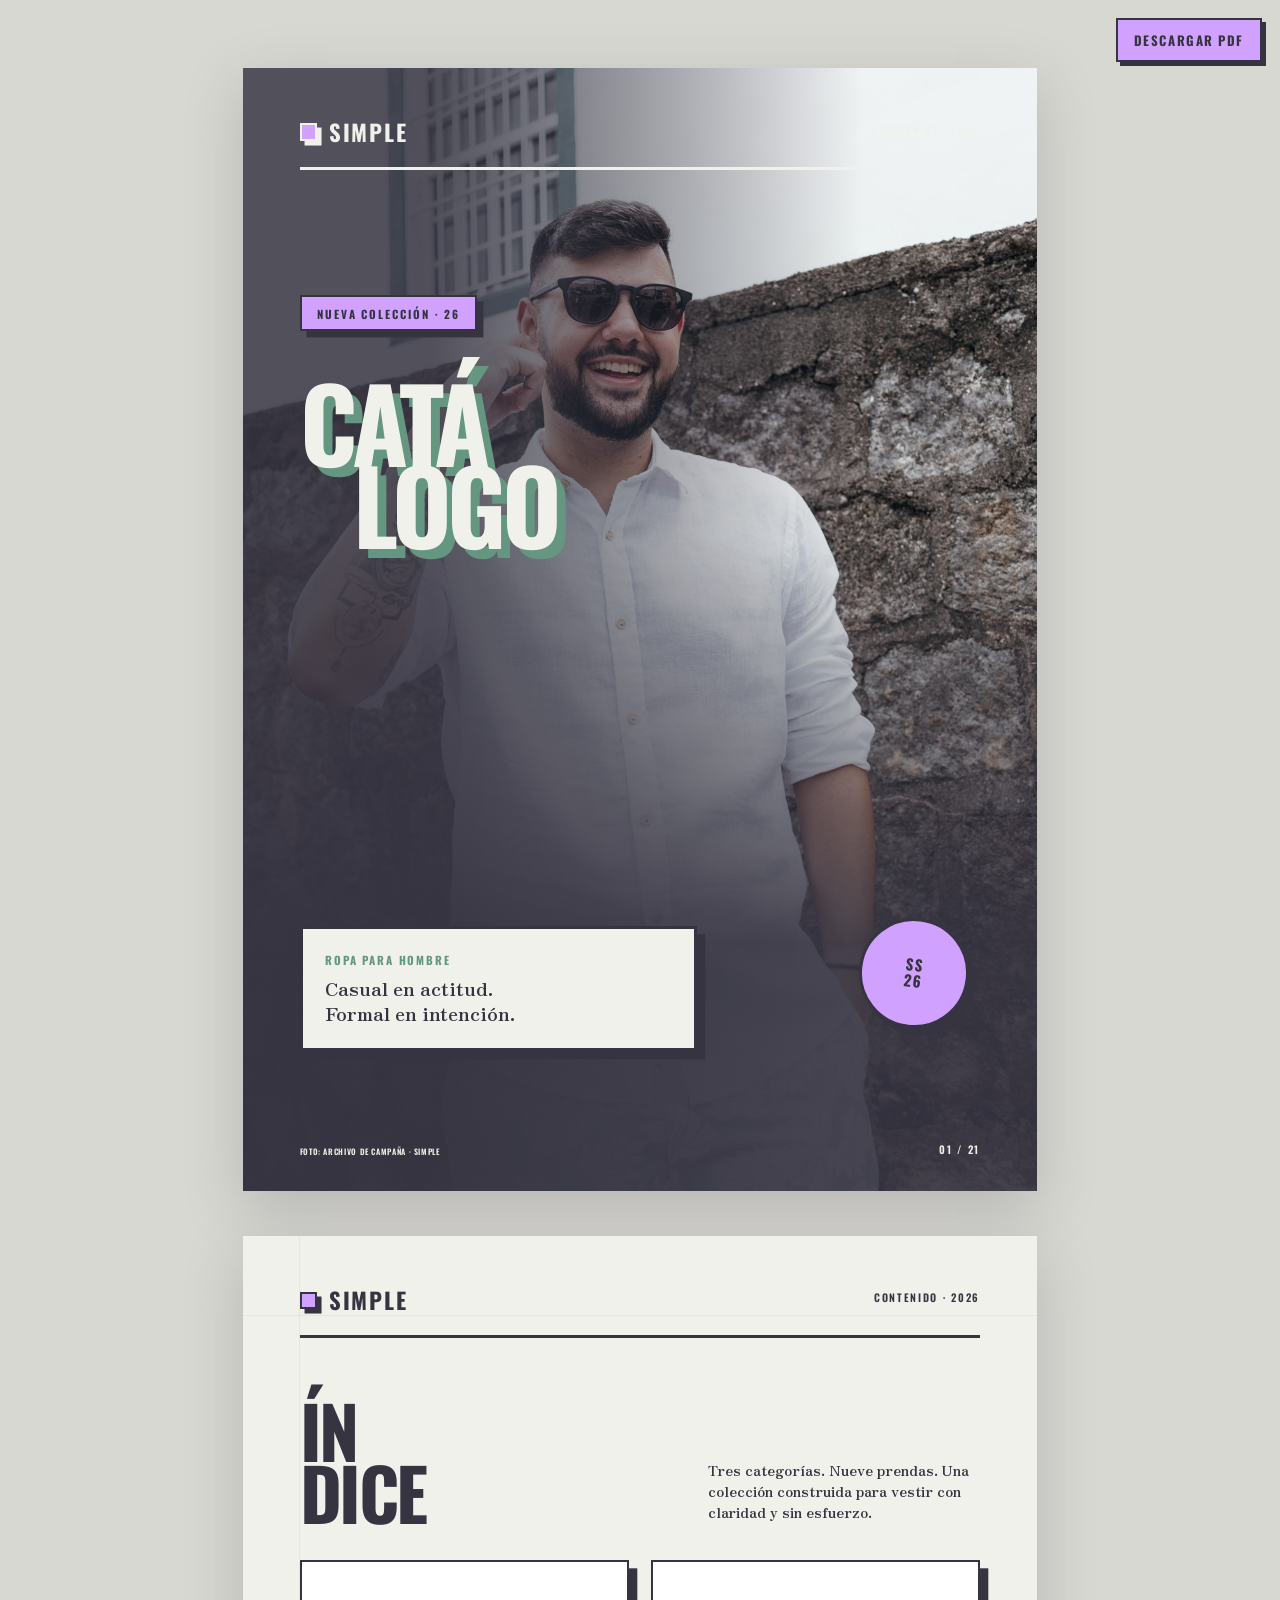
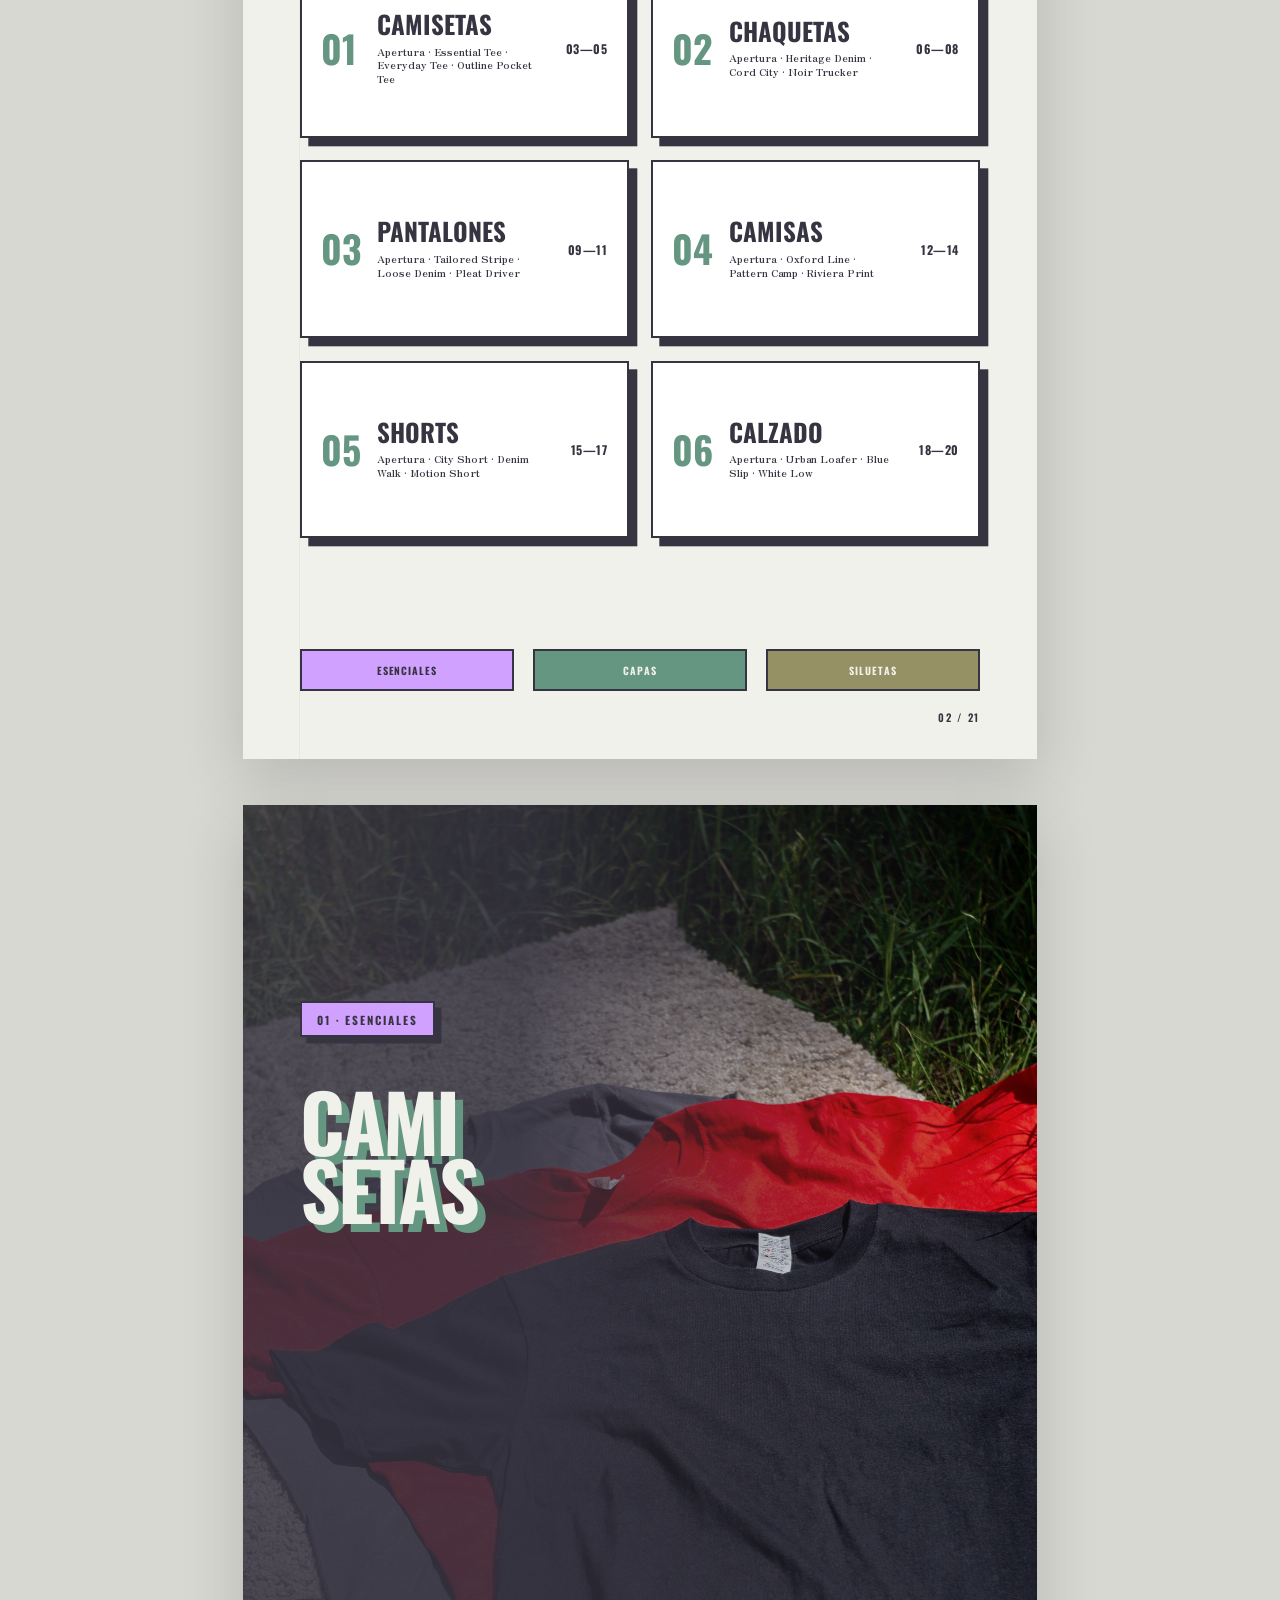
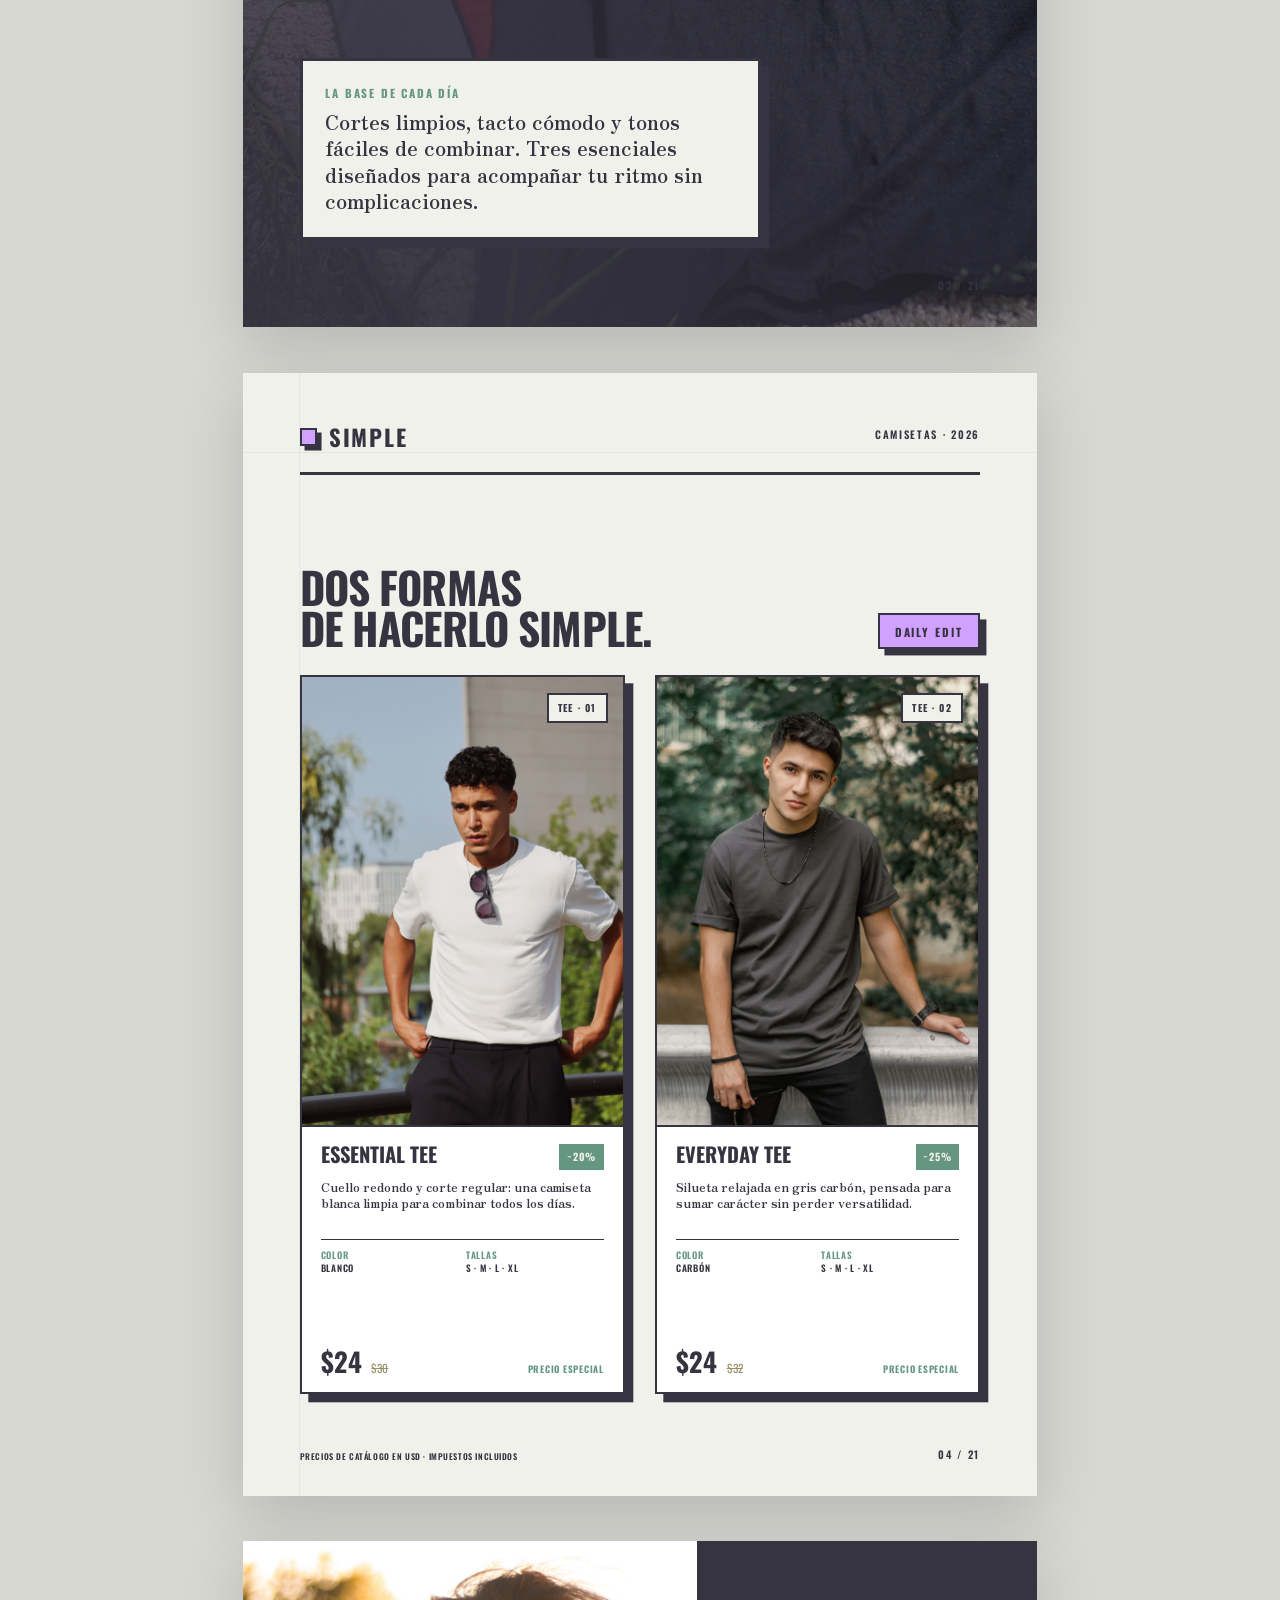
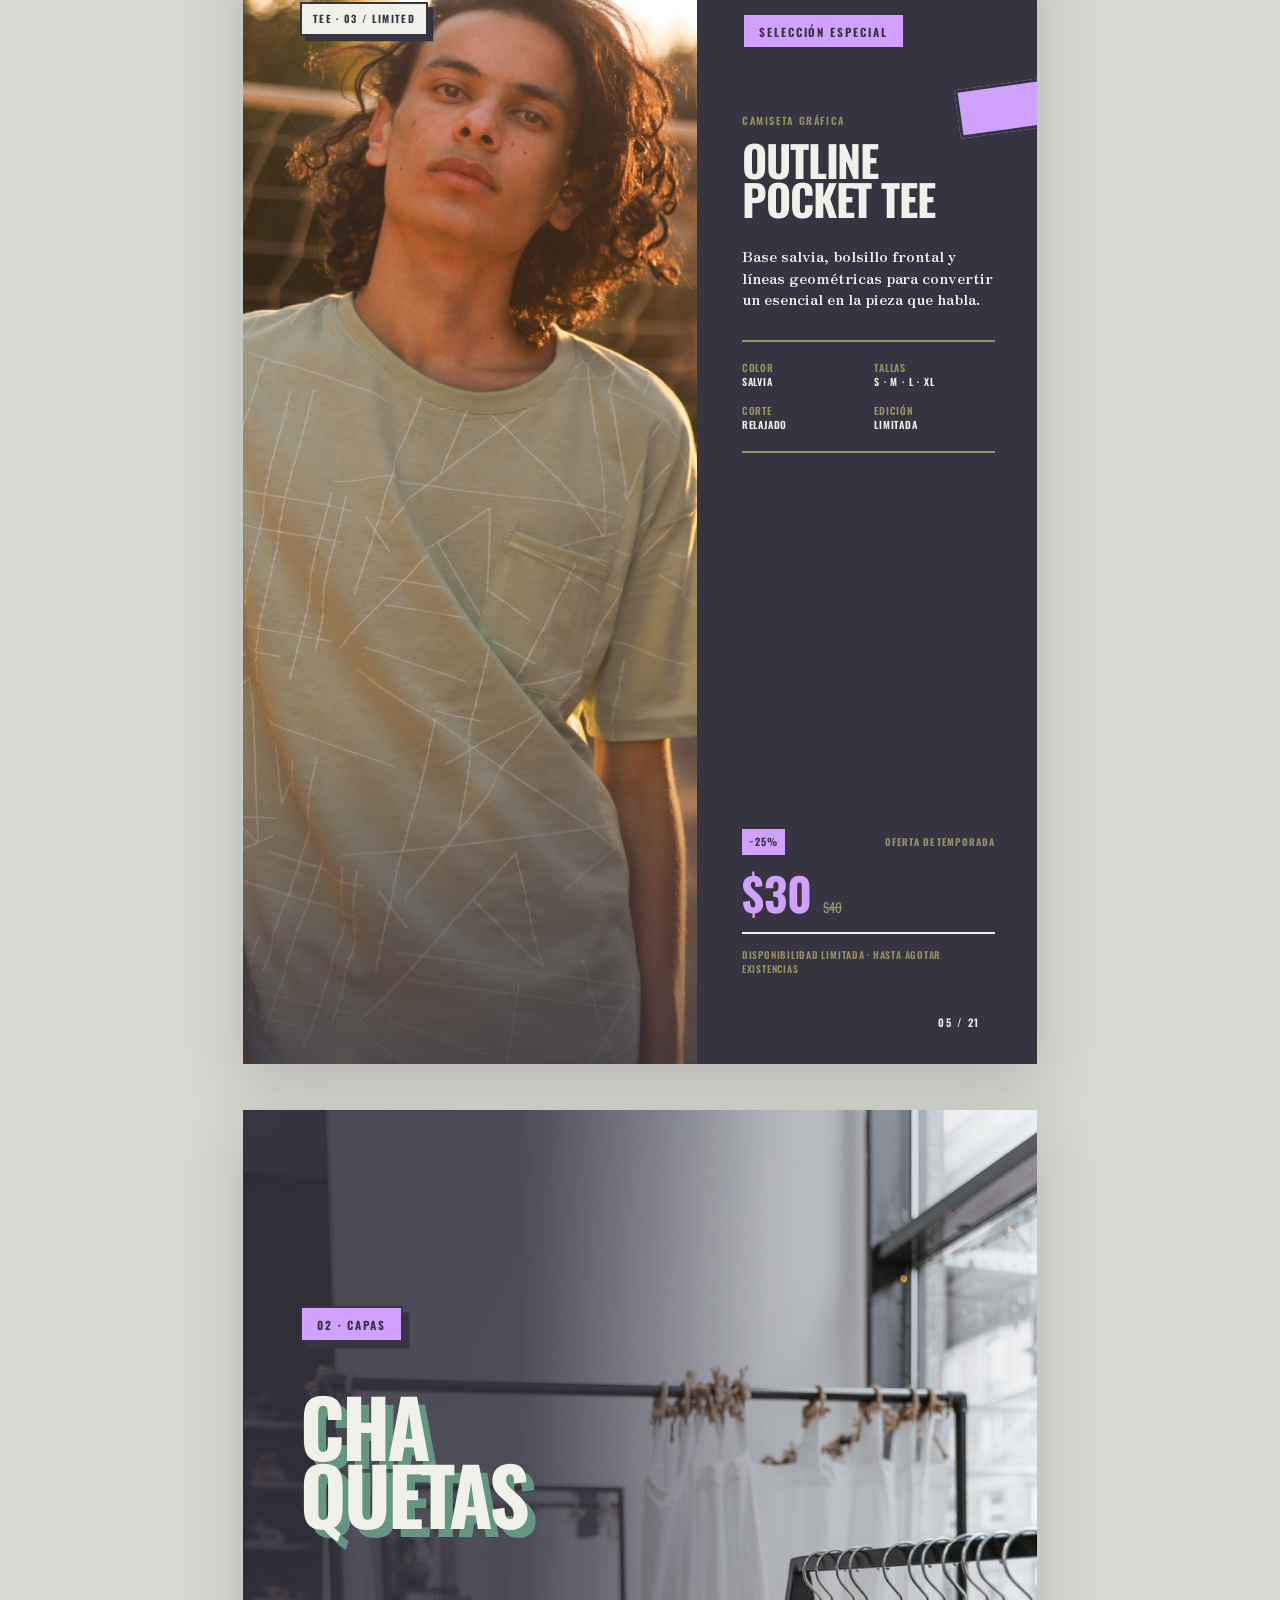
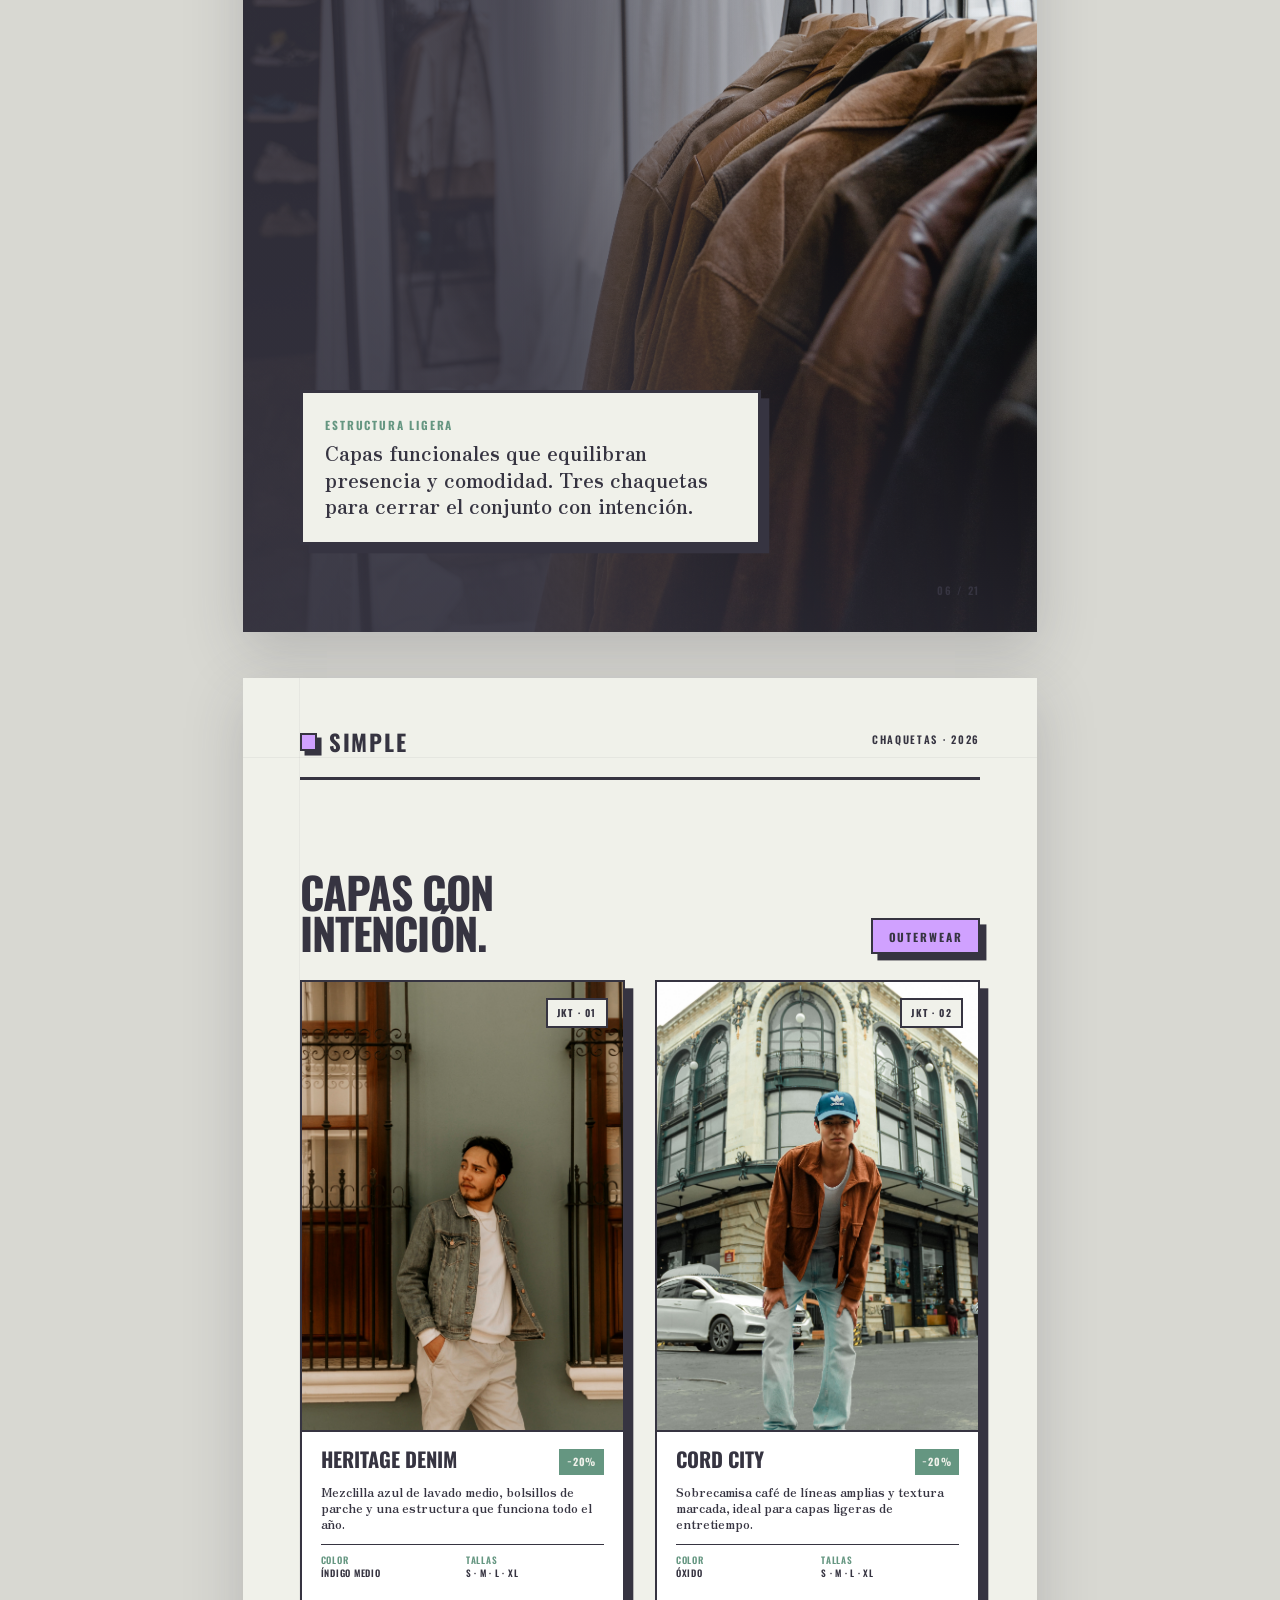
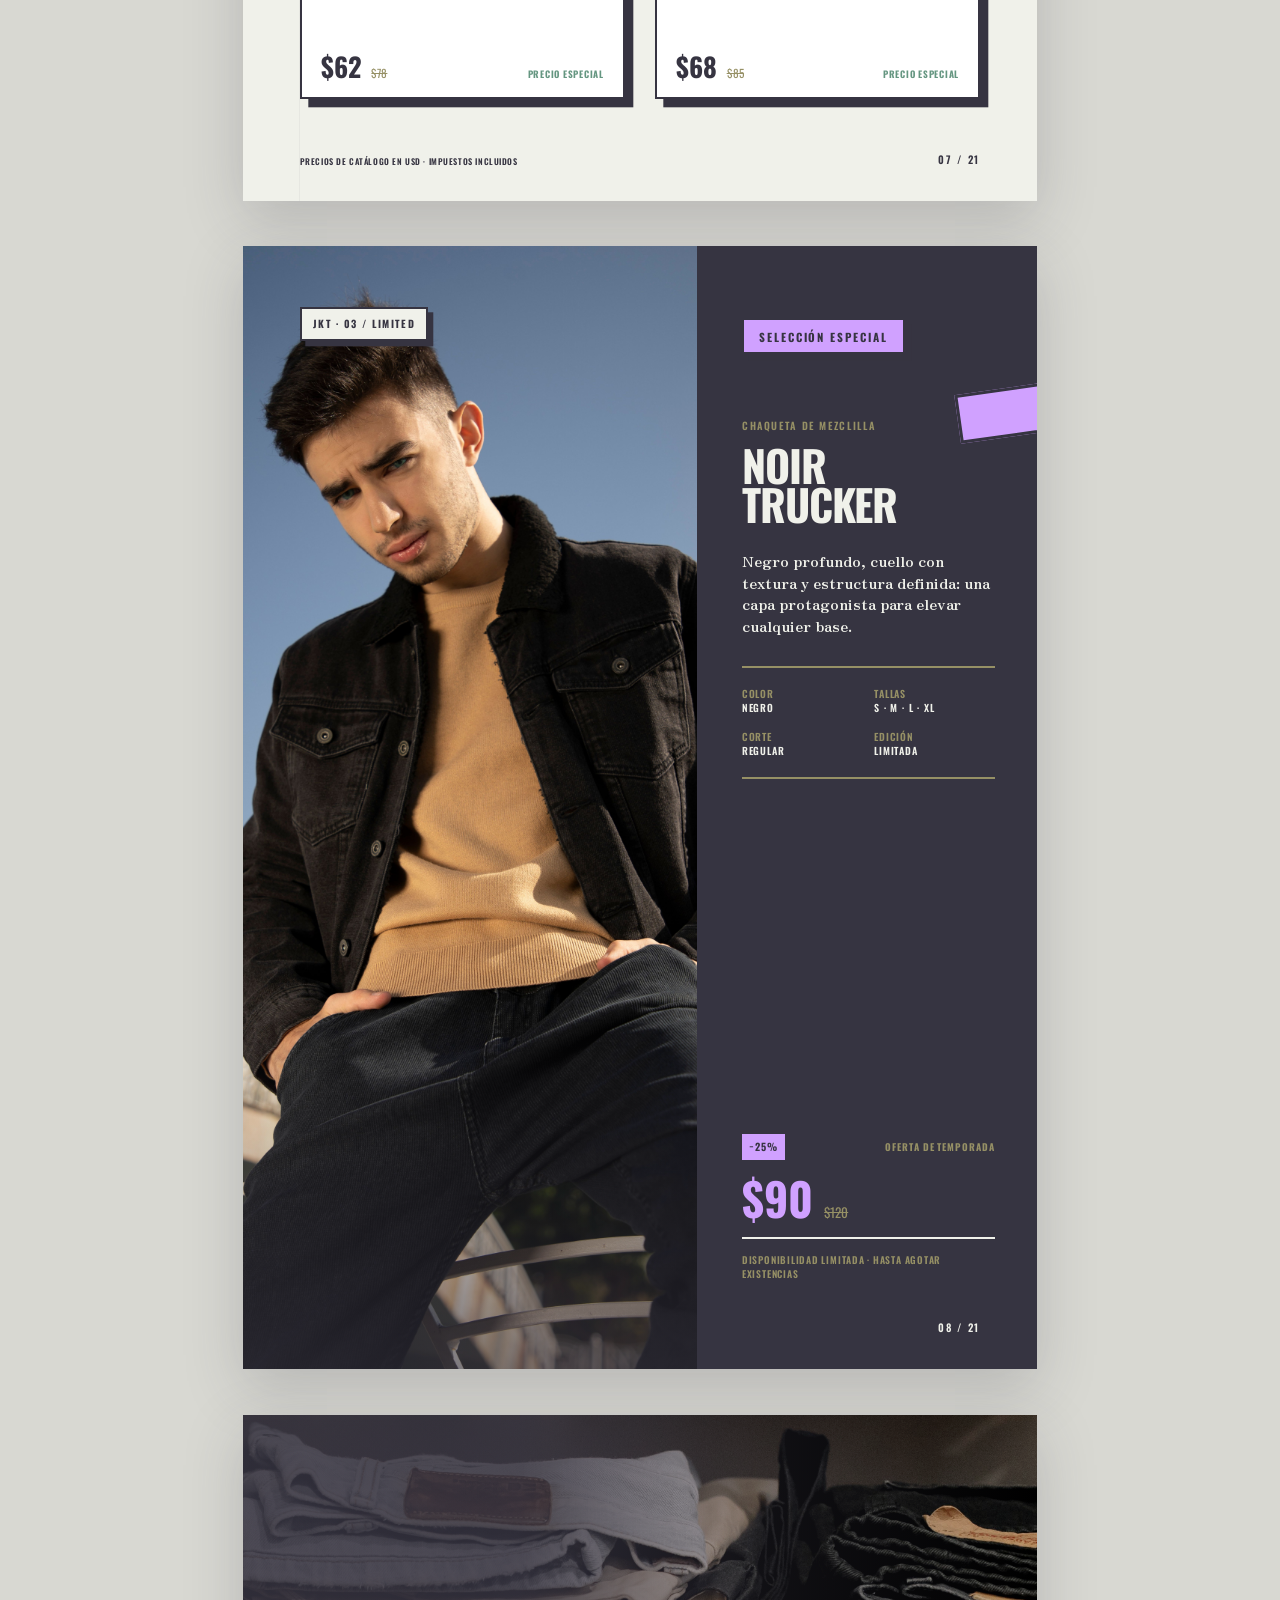
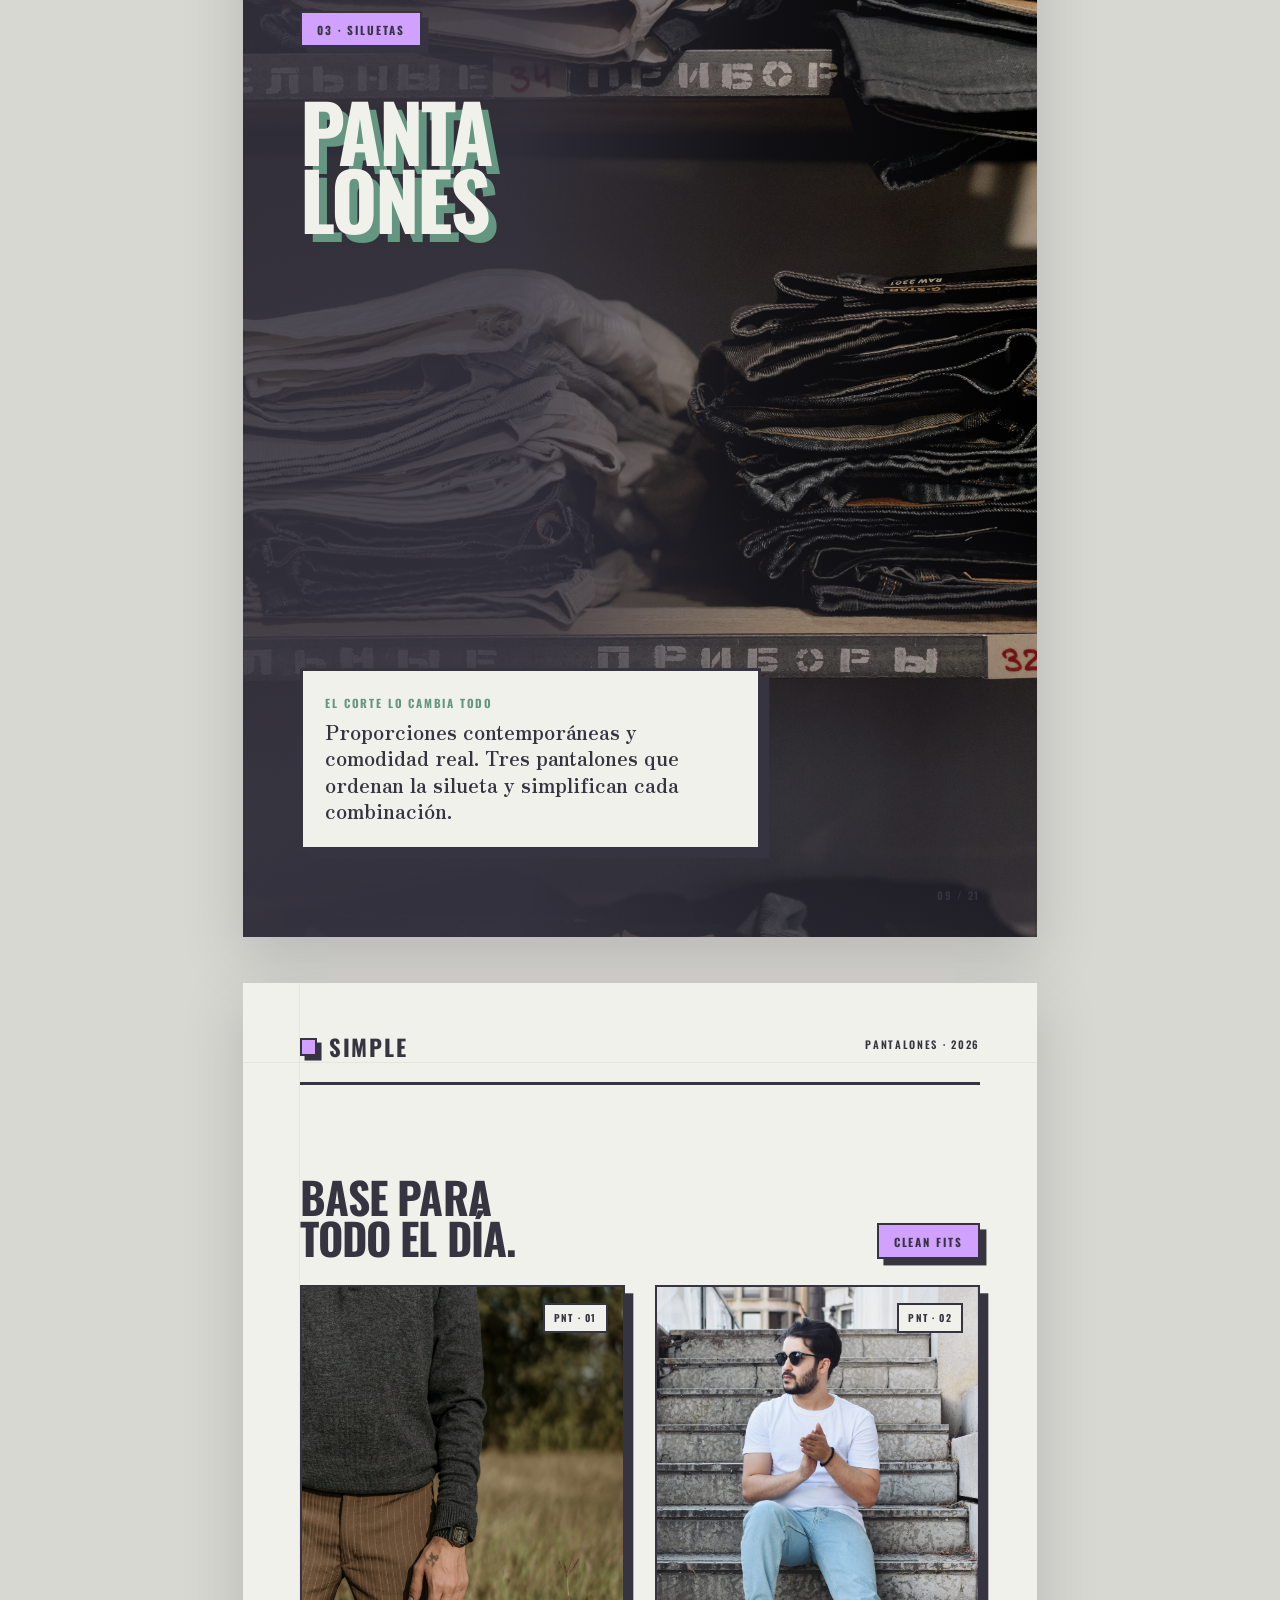
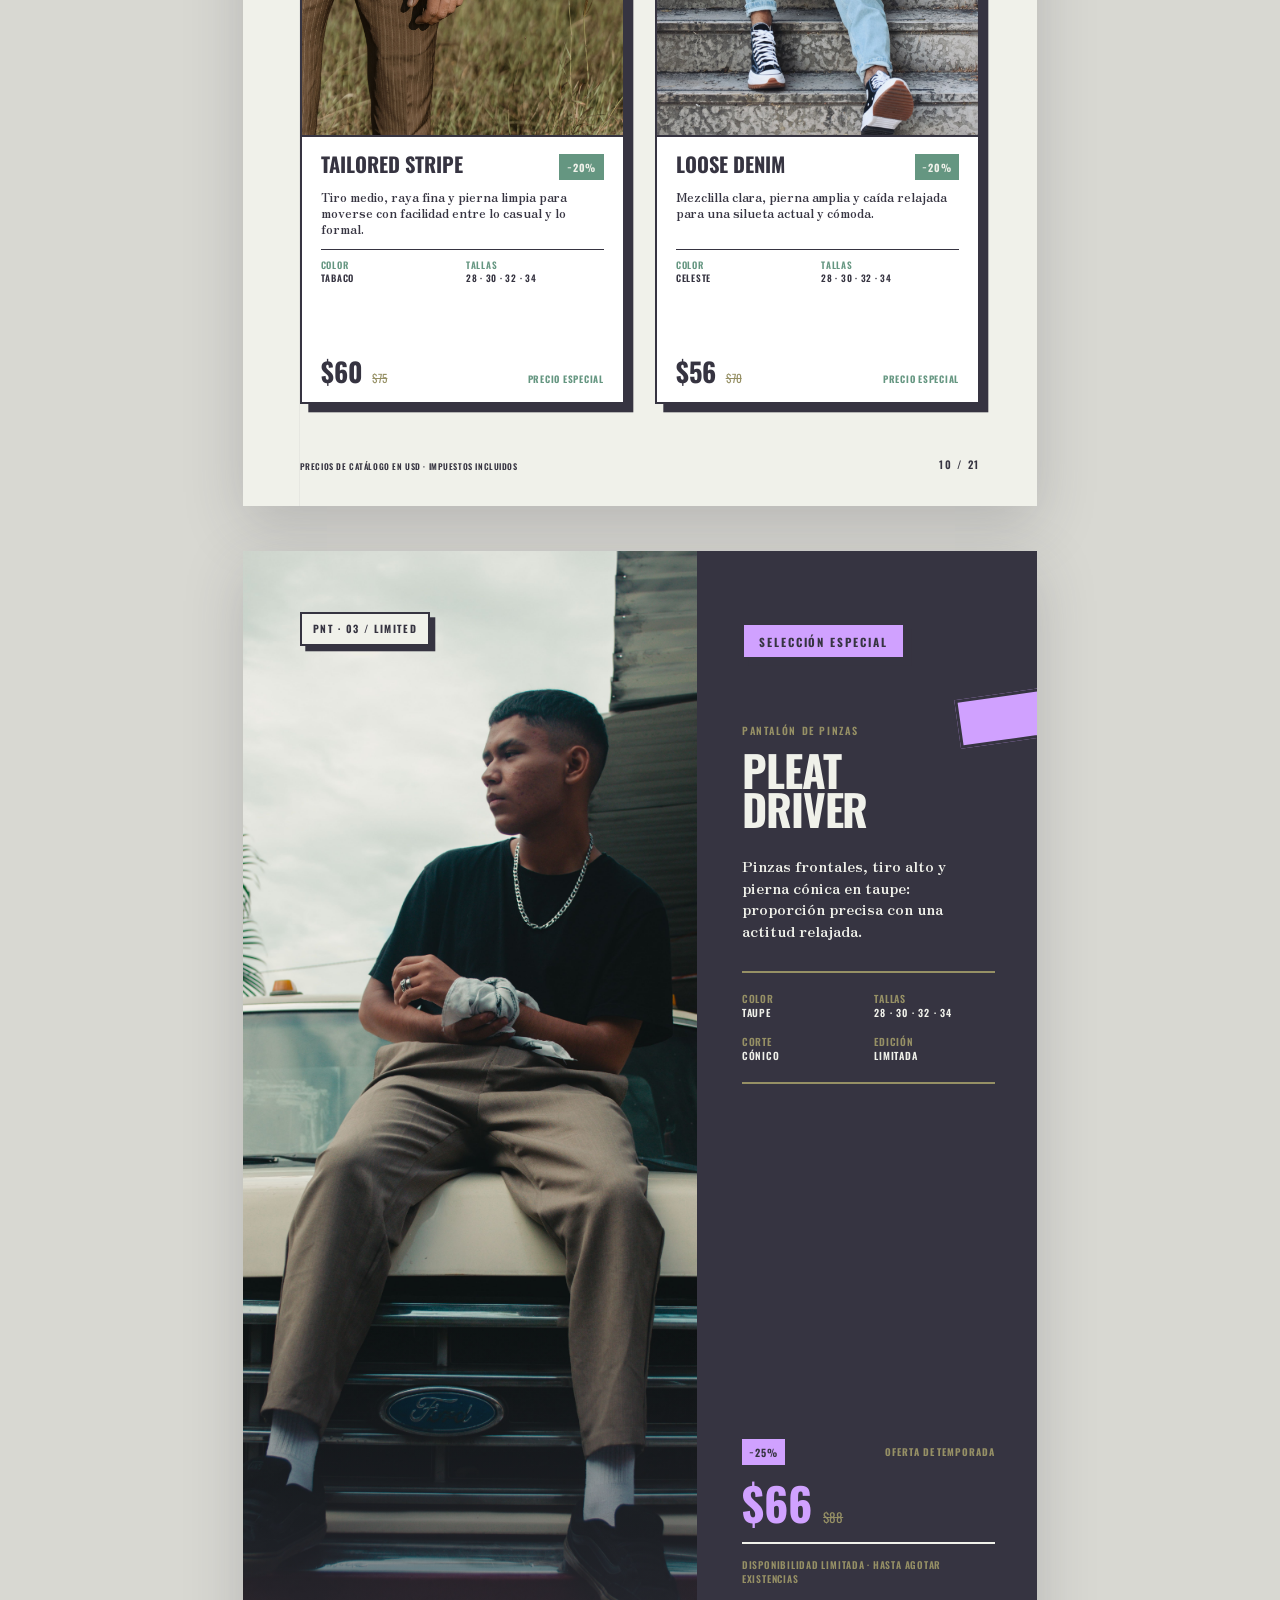
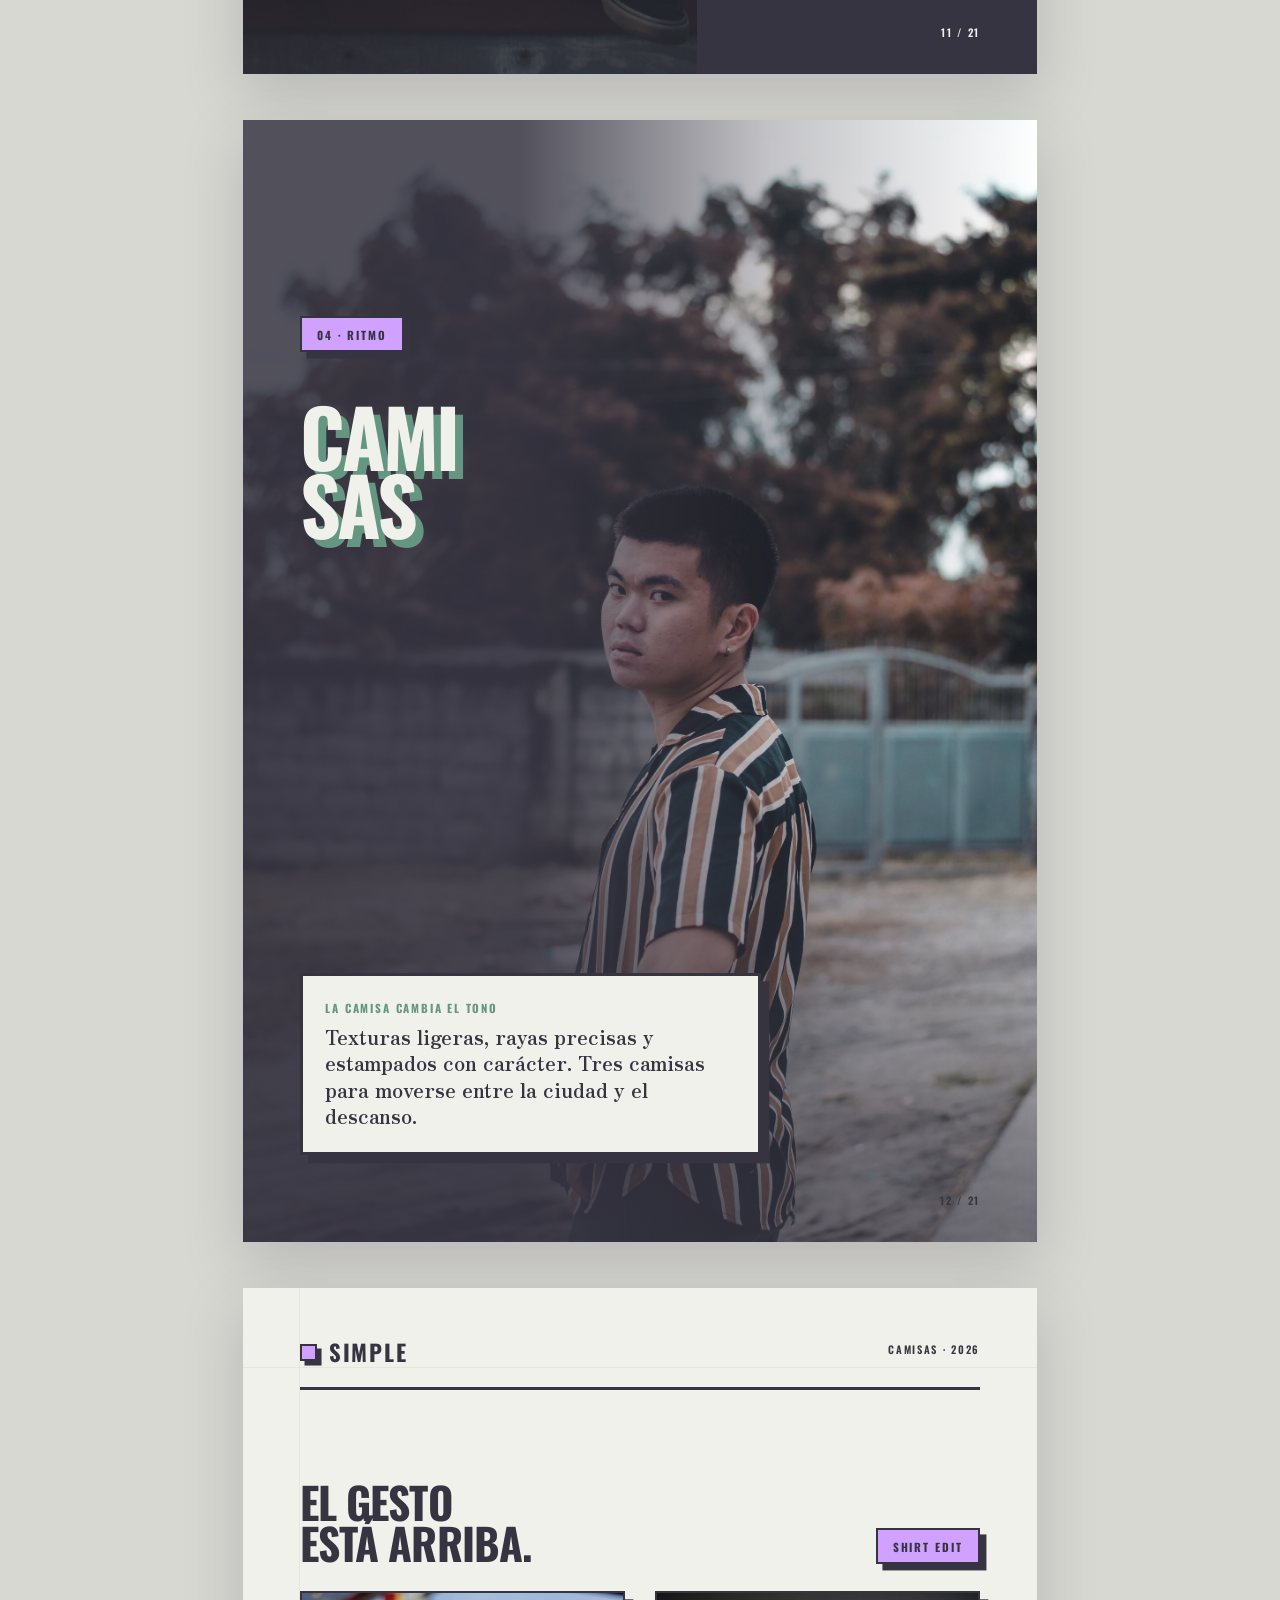
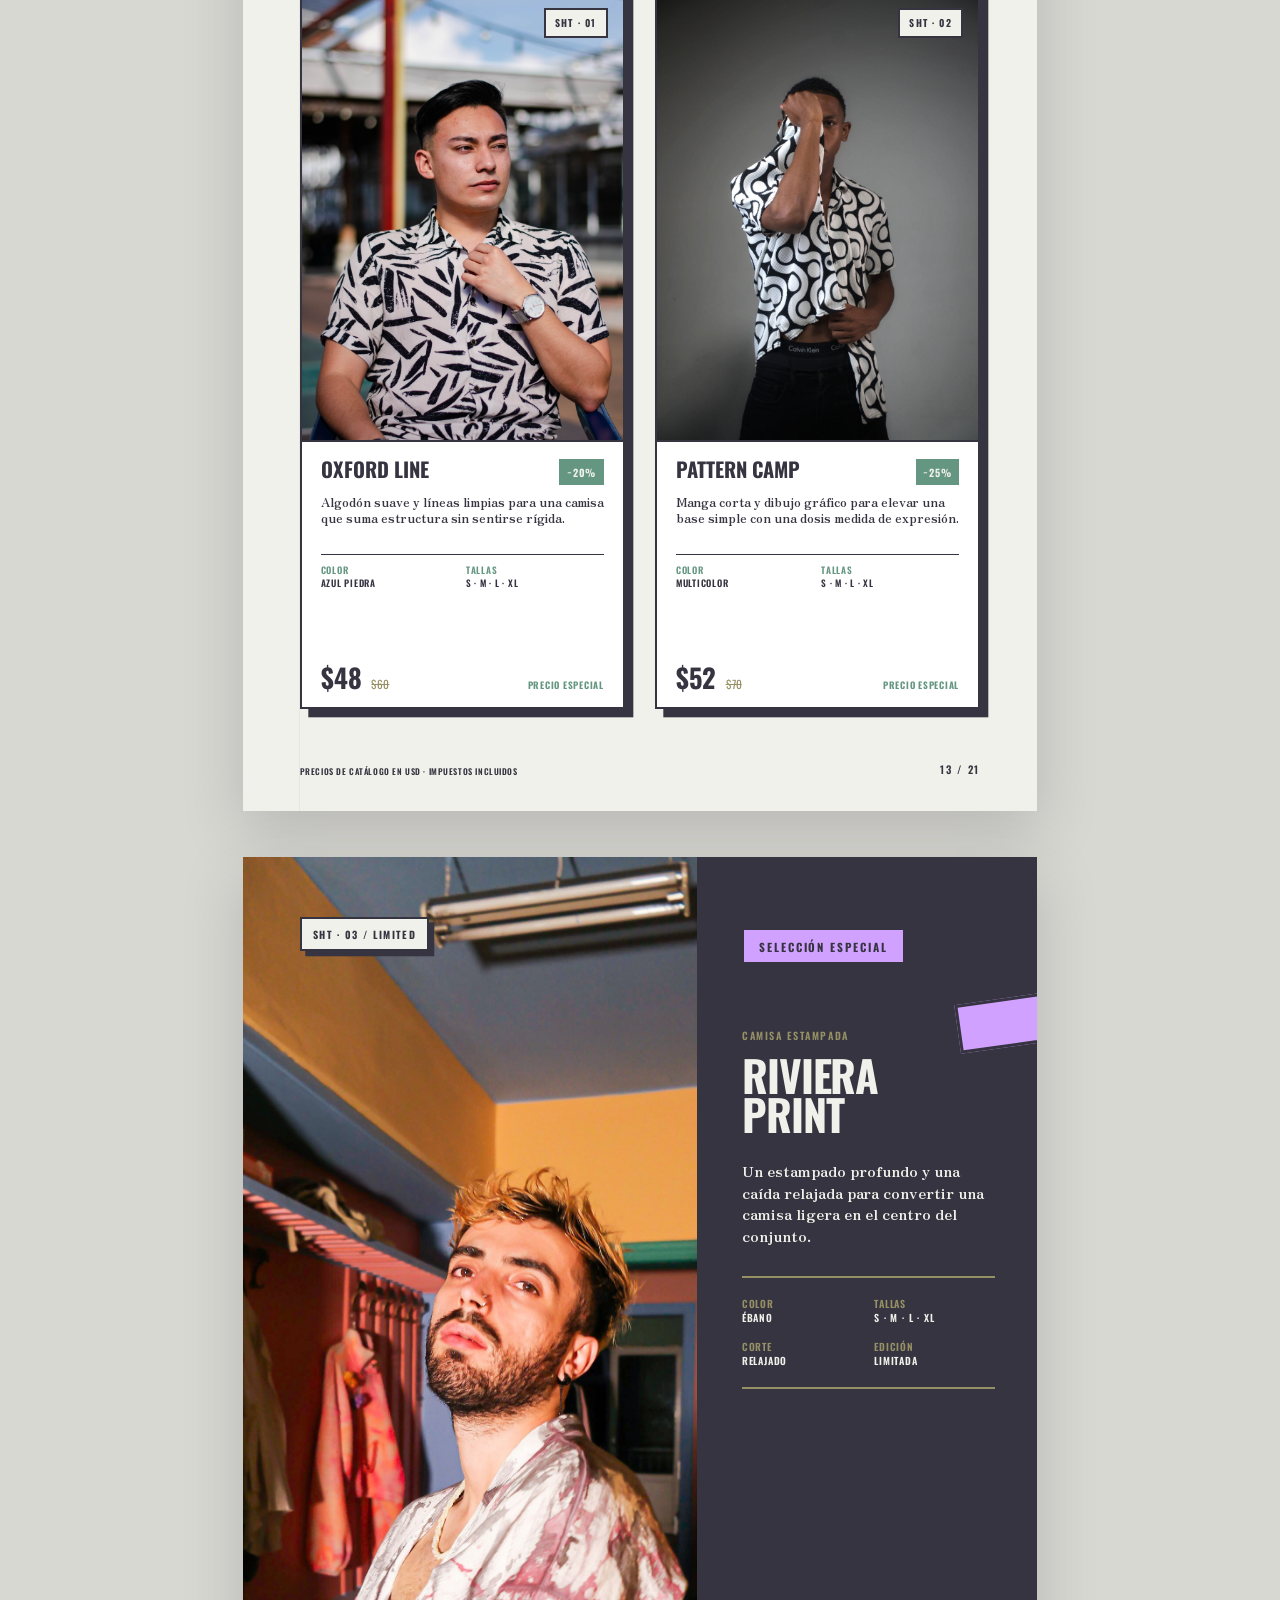
==== commit 19316910: "Actualiza catálogo y añade QR a revista interactiva" ====
--- a/catalogo/catalogo-simple-11-paginas.html
+++ b/catalogo/catalogo-simple-11-paginas.html
@@ -16,7 +16,7 @@
     .catalog{display:grid;gap:12mm;justify-content:center}.page{position:relative;isolation:isolate;width:210mm;height:297mm;overflow:hidden;background:var(--base);box-shadow:0 18px 55px #36344135;break-after:page;page-break-after:always;print-color-adjust:exact;-webkit-print-color-adjust:exact}.page:last-child{break-after:auto;page-break-after:auto}
     .grain{position:absolute;z-index:-1;inset:0;pointer-events:none;background:linear-gradient(90deg,transparent 14.8mm,#36344112 15mm,transparent 15.2mm),linear-gradient(180deg,transparent 20.8mm,#36344112 21mm,transparent 21.2mm)}
     .mast{position:absolute;z-index:8;top:14mm;right:15mm;left:15mm;height:13mm;display:flex;align-items:flex-start;justify-content:space-between;border-bottom:1mm solid currentColor;font-family:var(--sans);text-transform:uppercase}.logo{display:flex;align-items:center;gap:3mm;font-size:6mm;font-weight:700;line-height:1;letter-spacing:.08em}.mark{width:4.7mm;height:4.7mm;border:.7mm solid currentColor;background:var(--lilac);box-shadow:1.2mm 1.2mm 0 currentColor}.meta{font-size:2.8mm;font-weight:600;letter-spacing:.16em}.folio{position:absolute;z-index:10;right:15mm;bottom:9mm;font:600 2.8mm var(--sans);letter-spacing:.16em}.label{display:inline-block;padding:2.1mm 4mm 1.8mm;border:.7mm solid var(--ink);box-shadow:1.7mm 1.7mm 0 var(--ink);color:var(--ink);background:var(--lilac);font:700 3mm var(--sans);letter-spacing:.17em;text-transform:uppercase}.serif{font:400 5.2mm/1.35 var(--serif)}
-    .cover-photo{position:absolute;inset:0}.cover-photo img{display:block;width:100%;height:100%;object-fit:cover;object-position:53% 50%;filter:saturate(.78) contrast(1.04)}.cover-photo::after{content:"";position:absolute;inset:0;background:linear-gradient(90deg,#363441d9 0 24%,#3634415c 56%,transparent 78%),linear-gradient(0deg,#363441e8 0 22%,transparent 58%)}.cover .mast{color:var(--base)}.cover-content{position:absolute;z-index:3;top:60mm;left:15mm;width:120mm;color:var(--base)}.cover-content .label{margin-bottom:13mm}.cover-title{font:700 27mm/.81 var(--sans);letter-spacing:-.045em;text-transform:uppercase;text-shadow:2.4mm 2.4mm 0 var(--green)}.cover-title span{display:block}.cover-title span:last-child{margin-left:14mm}.cover-copy{position:absolute;z-index:4;bottom:37mm;left:15mm;width:105mm;padding:6mm;border:.8mm solid var(--ink);box-shadow:var(--shadow);color:var(--ink);background:var(--base)}.cover-copy b{display:block;margin-bottom:2mm;color:var(--green);font:700 3mm var(--sans);letter-spacing:.16em;text-transform:uppercase}.cover-copy p{font-size:5mm;line-height:1.3}.cover-edition{position:absolute;z-index:4;right:18mm;bottom:43mm;display:grid;place-items:center;width:29mm;height:29mm;border:.8mm solid var(--ink);border-radius:50%;background:var(--lilac);box-shadow:1.8mm 1.8mm 0 var(--ink);font:700 4mm/1.05 var(--sans);letter-spacing:.08em;text-align:center;text-transform:uppercase;transform:rotate(7deg)}.photo-credit{position:absolute;z-index:5;bottom:9mm;left:15mm;color:var(--base);font:600 2.1mm var(--sans);letter-spacing:.08em;text-transform:uppercase}.photo-credit a{color:inherit;text-decoration:none}.cover .folio{color:var(--base)}
+    .cover-photo{position:absolute;inset:0}.cover-photo img{display:block;width:100%;height:100%;object-fit:cover;object-position:53% 50%;filter:saturate(.78) contrast(1.04)}.cover-photo::after{content:"";position:absolute;inset:0;background:linear-gradient(90deg,#363441d9 0 24%,#3634415c 56%,transparent 78%),linear-gradient(0deg,#363441e8 0 22%,transparent 58%)}.cover .mast,.back-cover .mast{color:var(--base)}.cover-content{position:absolute;z-index:3;top:60mm;left:15mm;width:120mm;color:var(--base)}.cover-content .label{margin-bottom:13mm}.cover-title{font:700 27mm/.81 var(--sans);letter-spacing:-.045em;text-transform:uppercase;text-shadow:2.4mm 2.4mm 0 var(--green)}.cover-title span{display:block}.cover-title span:last-child{margin-left:14mm}.cover-copy{position:absolute;z-index:4;bottom:37mm;left:15mm;width:105mm;padding:6mm;border:.8mm solid var(--ink);box-shadow:var(--shadow);color:var(--ink);background:var(--base)}.cover-copy b{display:block;margin-bottom:2mm;color:var(--green);font:700 3mm var(--sans);letter-spacing:.16em;text-transform:uppercase}.cover-copy p{font-size:5mm;line-height:1.3}.cover-edition{position:absolute;z-index:4;right:18mm;bottom:43mm;display:grid;place-items:center;width:29mm;height:29mm;border:.8mm solid var(--ink);border-radius:50%;background:var(--lilac);box-shadow:1.8mm 1.8mm 0 var(--ink);font:700 4mm/1.05 var(--sans);letter-spacing:.08em;text-align:center;text-transform:uppercase;transform:rotate(7deg)}.photo-credit{position:absolute;z-index:5;bottom:9mm;left:15mm;color:var(--base);font:600 2.1mm var(--sans);letter-spacing:.08em;text-transform:uppercase}.photo-credit a{color:inherit;text-decoration:none}.cover .folio{color:var(--base)}
     .index-page{padding:43mm 15mm 18mm}.index-head{display:flex;align-items:flex-end;justify-content:space-between;margin-bottom:10mm}.index-title{font:700 19mm/.86 var(--sans);letter-spacing:-.035em;text-transform:uppercase}.index-intro{width:72mm;font-size:3.8mm;line-height:1.45}.toc-list{display:grid;grid-template-columns:1fr 1fr;gap:6mm}.toc-item{display:grid;grid-template-columns:15mm 1fr 17mm;align-items:center;min-height:47mm;padding:5mm;border:var(--line);box-shadow:var(--shadow);background:var(--paper)}.toc-number{color:var(--green);font:700 10mm/1 var(--sans)}.toc-item h2{font:700 6.6mm/1 var(--sans);text-transform:uppercase}.toc-item p{margin-top:2mm;font-size:2.7mm;line-height:1.35}.toc-pages{justify-self:end;font:700 3.2mm var(--sans);letter-spacing:.05em}.index-key{position:absolute;right:15mm;bottom:18mm;left:15mm;display:grid;grid-template-columns:repeat(3,1fr);gap:5mm}.index-key span{padding:3mm;border:.55mm solid var(--ink);font:700 2.7mm var(--sans);letter-spacing:.09em;text-align:center;text-transform:uppercase}.index-key span:nth-child(1){background:var(--lilac)}.index-key span:nth-child(2){background:var(--green);color:var(--base)}.index-key span:nth-child(3){background:var(--olive);color:var(--base)}
     .section-photo{position:absolute;inset:0}.section-photo img{display:block;width:100%;height:100%;object-fit:cover;filter:saturate(.78) contrast(1.04)}.section-photo::after{content:"";position:absolute;inset:0;background:linear-gradient(90deg,#363441db 0 35%,#3634414d 66%,transparent),linear-gradient(0deg,#3634419e,transparent 42%)}.section-content{position:absolute;z-index:3;top:52mm;left:15mm;width:110mm;color:var(--base)}.section-content .label{margin-bottom:13mm}.section-title{font:700 21mm/.86 var(--sans);letter-spacing:-.035em;text-transform:uppercase;text-shadow:2.1mm 2.1mm 0 var(--green)}.section-copy{position:absolute;z-index:4;bottom:23mm;left:15mm;width:122mm;padding:6mm;border:.8mm solid var(--ink);box-shadow:var(--shadow);color:var(--ink);background:var(--base)}.section-copy b{display:block;margin-bottom:2mm;color:var(--green);font:700 3mm var(--sans);letter-spacing:.16em;text-transform:uppercase}
     .duo{padding:43mm 15mm 18mm}.duo-head{height:30mm;display:flex;align-items:flex-end;justify-content:space-between;margin-bottom:7mm}.duo-head h2{font:700 11.5mm/.94 var(--sans);letter-spacing:-.02em;text-transform:uppercase}.duo-grid{display:grid;grid-template-columns:1fr 1fr;gap:8mm;height:190mm}.card{position:relative;display:grid;grid-template-rows:119mm 1fr;overflow:hidden;border:var(--line);box-shadow:var(--shadow);background:var(--paper)}.card figure{overflow:hidden;border-bottom:var(--line);background:var(--olive)}.card:nth-child(2) figure{background:var(--green)}.card img{display:block;width:100%;height:100%;object-fit:cover}.tee-01 img{object-position:54% 30%}.tee-02 img{object-position:50% 31%}.jkt-01 img{object-position:50% 50%}.jkt-02 img{object-position:50% 58%}.pnt-01 img{object-position:39% 58%}.pnt-02 img{object-position:50% 60%}.code{position:absolute;z-index:2;top:4mm;right:4mm;padding:1.5mm 2.4mm;border:.55mm solid var(--ink);background:var(--base);font:700 2.6mm var(--sans);letter-spacing:.12em}.card-copy{display:flex;flex-direction:column;min-height:0;padding:4.5mm 5mm 4mm}.product-top{display:flex;align-items:flex-start;justify-content:space-between;gap:3mm}.card h3{max-width:50mm;font:700 5.4mm/1.05 var(--sans);text-transform:uppercase}.discount{flex:none;padding:1.4mm 2mm;color:var(--base);background:var(--green);font:700 2.7mm var(--sans);letter-spacing:.08em}.description{min-height:13mm;margin-top:2.4mm;font-size:3.25mm;line-height:1.32}.product-meta{display:grid;grid-template-columns:1fr 1fr;gap:2mm;margin-top:3mm;padding-top:2.4mm;border-top:.45mm solid var(--ink);font:600 2.45mm/1.35 var(--sans);letter-spacing:.08em;text-transform:uppercase}.product-meta dt{color:var(--green)}.price-row{display:flex;align-items:baseline;gap:2.6mm;margin-top:auto;padding-top:2.2mm;font-family:var(--sans)}.price{font-size:7mm;font-weight:700;line-height:1}.was{color:var(--olive);font-size:3mm;text-decoration:line-through}.promo-note{margin-left:auto;color:var(--green);font:700 2.45mm var(--sans);letter-spacing:.08em;text-transform:uppercase}
@@ -46,7 +46,7 @@
         <div class="toc-item"><strong class="toc-number">03</strong><div><h2>Pantalones</h2><p>Apertura · Tailored Stripe · Loose Denim · Pleat Driver</p></div><span class="toc-pages">09—11</span></div>
         <div class="toc-item"><strong class="toc-number">04</strong><div><h2>Camisas</h2><p>Apertura · Oxford Line · Pattern Camp · Riviera Print</p></div><span class="toc-pages">12—14</span></div>
         <div class="toc-item"><strong class="toc-number">05</strong><div><h2>Shorts</h2><p>Apertura · City Short · Denim Walk · Motion Short</p></div><span class="toc-pages">15—17</span></div>
-        <div class="toc-item"><strong class="toc-number">06</strong><div><h2>Calzado</h2><p>Apertura · Street Runner · Court Low · Color Block</p></div><span class="toc-pages">18—20</span></div>
+        <div class="toc-item"><strong class="toc-number">06</strong><div><h2>Calzado</h2><p>Apertura · Urban Loafer · Blue Slip · White Low</p></div><span class="toc-pages">18—20</span></div>
       </nav>
       <div class="index-key"><span>Esenciales</span><span>Capas</span><span>Siluetas</span></div><div class="folio">02 / 21</div>
     </section>
@@ -80,10 +80,10 @@
     <section class="page" aria-labelledby="shorts-title"><figure class="section-photo"><img src="Shorts/Seccion%20Shorts.jpg" alt="Hombre con shorts y camisa blanca caminando por la ciudad"></figure><div class="section-content"><span class="label">05 · Movimiento</span><h1 class="section-title" id="shorts-title">Shorts</h1></div><div class="section-copy"><b>Ligero por diseño</b><p class="serif">Volúmenes relajados y materiales para moverse. Tres shorts que mantienen la silueta limpia durante los días largos.</p></div><div class="folio">15 / 21</div></section>
     <section class="page duo" aria-labelledby="shorts-productos"><div class="grain"></div><header class="mast"><div class="logo"><span class="mark" aria-hidden="true"></span>Simple</div><span class="meta">Shorts · 2026</span></header><div class="duo-head"><h2 id="shorts-productos">Días largos.<br>Corte corto.</h2><span class="label">Summer edit</span></div><div class="duo-grid"><article class="card"><span class="code">SRT · 01</span><figure><img src="Shorts/Short%201.jpg" alt="Short café con camisa negra"></figure><div class="card-copy"><div class="product-top"><h3>City Short</h3><span class="discount">−20%</span></div><p class="description">Cintura cómoda y pierna recta en tono café para un uniforme de verano con intención.</p><dl class="product-meta"><div><dt>Color</dt><dd>Café</dd></div><div><dt>Tallas</dt><dd>28 · 30 · 32 · 34</dd></div></dl><div class="price-row"><strong class="price">$42</strong><span class="was">$52</span><span class="promo-note">Precio especial</span></div></div></article><article class="card"><span class="code">SRT · 02</span><figure><img src="Shorts/Short%202.jpg" alt="Hombre con shorts de mezclilla en la ciudad"></figure><div class="card-copy"><div class="product-top"><h3>Denim Walk</h3><span class="discount">−20%</span></div><p class="description">Mezclilla clara y proporción relajada para caminar la ciudad con una actitud fácil.</p><dl class="product-meta"><div><dt>Color</dt><dd>Denim claro</dd></div><div><dt>Tallas</dt><dd>28 · 30 · 32 · 34</dd></div></dl><div class="price-row"><strong class="price">$46</strong><span class="was">$58</span><span class="promo-note">Precio especial</span></div></div></article></div><p class="legal-note">Precios de catálogo en USD · Impuestos incluidos</p><div class="folio">16 / 21</div></section>
     <section class="page special" aria-labelledby="short-especial"><figure class="special-photo"><img src="Shorts/Short%20especial.jpg" alt="Hombre con camisa blanca y shorts en una calle urbana"><figcaption class="photo-code">SRT · 03 / Limited</figcaption></figure><div class="special-panel"><span class="label">Selección especial</span><p class="special-eyebrow">Short urbano</p><h2 id="short-especial">Motion<br>Short</h2><p class="description">Una silueta urbana de tiro cómodo y movimiento libre, pensada para combinar con sneakers y capas ligeras.</p><dl class="special-data"><div><dt>Color</dt><dd>Negro</dd></div><div><dt>Tallas</dt><dd>28 · 30 · 32 · 34</dd></div><div><dt>Corte</dt><dd>Relajado</dd></div><div><dt>Edición</dt><dd>Limitada</dd></div></dl><div class="special-commerce"><div class="special-offer"><span class="discount">−25%</span><span>Oferta de temporada</span></div><div class="special-price"><strong class="price">$48</strong><span class="was">$64</span></div><p class="special-note">Disponibilidad limitada · Hasta agotar existencias</p></div></div><div class="folio">17 / 21</div></section>
-    <section class="page" aria-labelledby="calzado-title"><figure class="section-photo"><img src="Calzado/Seccion%20Calzado.jpg" alt="Hombre con traje y sneakers al atardecer"></figure><div class="section-content"><span class="label">06 · Detalles</span><h1 class="section-title" id="calzado-title">Cal<br>zado</h1></div><div class="section-copy"><b>El último gesto</b><p class="serif">Formas cómodas y detalles que terminan el look. Tres pares para caminar con claridad, desde la calle hasta la noche.</p></div><div class="folio">18 / 21</div></section>
-    <section class="page duo" aria-labelledby="calzado-productos"><div class="grain"></div><header class="mast"><div class="logo"><span class="mark" aria-hidden="true"></span>Simple</div><span class="meta">Calzado · 2026</span></header><div class="duo-head"><h2 id="calzado-productos">Pisa firme.<br>Ve ligero.</h2><span class="label">Footwear edit</span></div><div class="duo-grid"><article class="card"><span class="code">SHO · 01</span><figure><img src="Calzado/Calzado%201.jpg" alt="Sneaker casual sobre una acera urbana"></figure><div class="card-copy"><div class="product-top"><h3>Street Runner</h3><span class="discount">−20%</span></div><p class="description">Perfil bajo, suela cómoda y una base neutra para acompañar cada uniforme diario.</p><dl class="product-meta"><div><dt>Color</dt><dd>Negro</dd></div><div><dt>Tallas</dt><dd>39 · 40 · 41 · 42</dd></div></dl><div class="price-row"><strong class="price">$58</strong><span class="was">$72</span><span class="promo-note">Precio especial</span></div></div></article><article class="card"><span class="code">SHO · 02</span><figure><img src="Calzado/Calzado%202.jpg" alt="Sneakers blancos y azules en movimiento urbano"></figure><div class="card-copy"><div class="product-top"><h3>Court Low</h3><span class="discount">−25%</span></div><p class="description">Contraste limpio y volumen ligero para dar un punto gráfico a los pantalones rectos.</p><dl class="product-meta"><div><dt>Color</dt><dd>Blanco / azul</dd></div><div><dt>Tallas</dt><dd>39 · 40 · 41 · 42</dd></div></dl><div class="price-row"><strong class="price">$62</strong><span class="was">$82</span><span class="promo-note">Precio especial</span></div></div></article></div><p class="legal-note">Precios de catálogo en USD · Impuestos incluidos</p><div class="folio">19 / 21</div></section>
-    <section class="page special" aria-labelledby="shoe-especial"><figure class="special-photo"><img src="Calzado/Calzado%20especial.jpg" alt="Hombre con sneakers de colores contra el cielo"><figcaption class="photo-code">SHO · 03 / Limited</figcaption></figure><div class="special-panel"><span class="label">Selección especial</span><p class="special-eyebrow">Sneaker de contraste</p><h2 id="shoe-especial">Color<br>Block</h2><p class="description">Una combinación de color medida y una silueta deportiva para romper la neutralidad con precisión.</p><dl class="special-data"><div><dt>Color</dt><dd>Azul / blanco</dd></div><div><dt>Tallas</dt><dd>39 · 40 · 41 · 42</dd></div><div><dt>Perfil</dt><dd>Bajo</dd></div><div><dt>Edición</dt><dd>Limitada</dd></div></dl><div class="special-commerce"><div class="special-offer"><span class="discount">−25%</span><span>Oferta de temporada</span></div><div class="special-price"><strong class="price">$72</strong><span class="was">$96</span></div><p class="special-note">Disponibilidad limitada · Hasta agotar existencias</p></div></div><div class="folio">20 / 21</div></section>
-    <section class="page back-cover" aria-labelledby="back-cover-title"><div class="grain"></div><header class="mast"><div class="logo"><span class="mark" aria-hidden="true"></span>Simple</div><span class="meta">Edición 01 · 2026</span></header><div class="cover-content"><span class="label">Simple / SS26</span><h1 class="cover-title" id="back-cover-title"><span>Vístete</span><span>claro.</span></h1><p class="serif">Una colección para moverse con intención, sin añadir ruido.</p></div><figure class="cover-photo"><img src="portada-pexels.jpg" alt="Modelo masculino con camisa clara frente a una pared urbana"></figure><p class="photo-credit">Fotografía de campaña: Pexels</p><div class="folio">21 / 21</div></section>
+    <section class="page" aria-labelledby="calzado-title"><figure class="section-photo"><img src="Calzado/zapato%20categoria.jpg" alt="Zapatos negros sobre una silla de madera"></figure><div class="section-content"><span class="label">06 · Detalles</span><h1 class="section-title" id="calzado-title">Cal<br>zado</h1></div><div class="section-copy"><b>El último gesto</b><p class="serif">Formas cómodas y detalles que terminan el look. Tres pares para caminar con claridad, desde la calle hasta la noche.</p></div><div class="folio">18 / 21</div></section>
+    <section class="page duo" aria-labelledby="calzado-productos"><div class="grain"></div><header class="mast"><div class="logo"><span class="mark" aria-hidden="true"></span>Simple</div><span class="meta">Calzado · 2026</span></header><div class="duo-head"><h2 id="calzado-productos">Pisa firme.<br>Ve ligero.</h2><span class="label">Footwear edit</span></div><div class="duo-grid"><article class="card"><span class="code">SHO · 01</span><figure><img src="Calzado/zapato1.jpg" alt="Mocasines de cuero marrón con suela clara"></figure><div class="card-copy"><div class="product-top"><h3>Urban Loafer</h3><span class="discount">−20%</span></div><p class="description">Cuero marrón, suela clara y líneas sobrias para acompañar cada uniforme diario.</p><dl class="product-meta"><div><dt>Color</dt><dd>Marrón</dd></div><div><dt>Tallas</dt><dd>39 · 40 · 41 · 42</dd></div></dl><div class="price-row"><strong class="price">$58</strong><span class="was">$72</span><span class="promo-note">Precio especial</span></div></div></article><article class="card"><span class="code">SHO · 02</span><figure><img src="Calzado/zapato2.jpg" alt="Zapatos sin cordones de gamuza azul"></figure><div class="card-copy"><div class="product-top"><h3>Blue Slip</h3><span class="discount">−25%</span></div><p class="description">Gamuza azul y perfil ligero para sumar color a los pantalones rectos.</p><dl class="product-meta"><div><dt>Color</dt><dd>Azul</dd></div><div><dt>Tallas</dt><dd>39 · 40 · 41 · 42</dd></div></dl><div class="price-row"><strong class="price">$62</strong><span class="was">$82</span><span class="promo-note">Precio especial</span></div></div></article></div><p class="legal-note">Precios de catálogo en USD · Impuestos incluidos</p><div class="folio">19 / 21</div></section>
+    <section class="page special" aria-labelledby="shoe-especial"><figure class="special-photo"><img src="Calzado/zapato%20especial.jpg" alt="Hombre ajustando los cordones de un zapato blanco"><figcaption class="photo-code">SHO · 03 / Limited</figcaption></figure><div class="special-panel"><span class="label">Selección especial</span><p class="special-eyebrow">Zapato blanco</p><h2 id="shoe-especial">White<br>Low</h2><p class="description">Blanco limpio y una silueta de perfil bajo para cerrar el look con precisión.</p><dl class="special-data"><div><dt>Color</dt><dd>Blanco</dd></div><div><dt>Tallas</dt><dd>39 · 40 · 41 · 42</dd></div><div><dt>Perfil</dt><dd>Bajo</dd></div><div><dt>Edición</dt><dd>Limitada</dd></div></dl><div class="special-commerce"><div class="special-offer"><span class="discount">−25%</span><span>Oferta de temporada</span></div><div class="special-price"><strong class="price">$72</strong><span class="was">$96</span></div><p class="special-note">Disponibilidad limitada · Hasta agotar existencias</p></div></div><div class="folio">20 / 21</div></section>
+    <section class="page back-cover" aria-labelledby="back-cover-title"><div class="grain"></div><header class="mast"><div class="logo"><span class="mark" aria-hidden="true"></span>Simple</div><span class="meta">Edición 01 · 2026</span></header><div class="cover-content"><span class="label">Simple / SS26</span><h1 class="cover-title" id="back-cover-title"><span>Vístete</span><span>claro.</span></h1><p class="serif">Una colección para moverse con intención, sin añadir ruido.</p></div><figure class="cover-photo"><img src="contraportada.jpg" alt="Modelo con camisa floral en una calle urbana"></figure><p class="photo-credit">Simple · SS26</p><div class="folio">21 / 21</div></section>
   </main>
   <script src="catalog-responsive.js"></script>
 </body>
